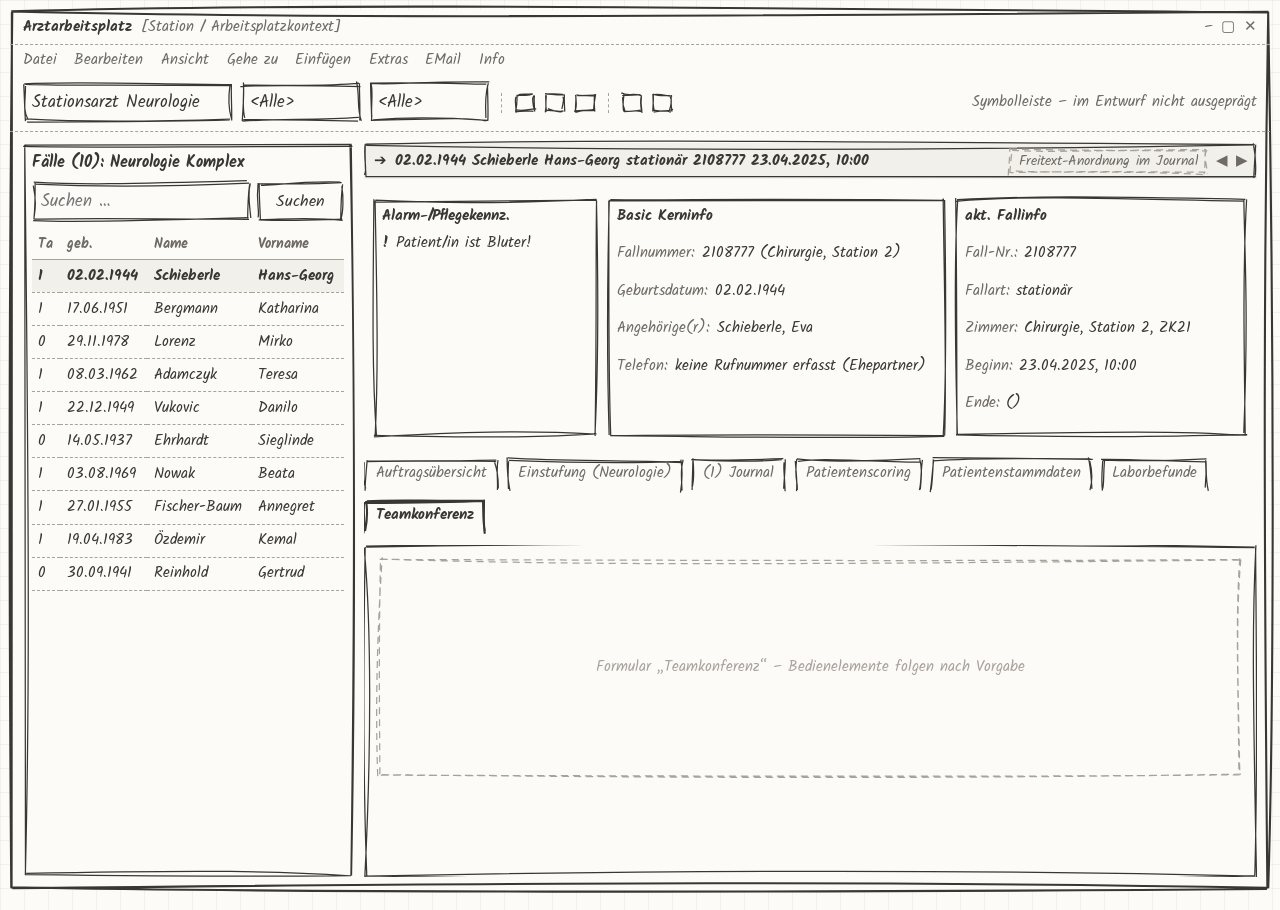
==== index.html @ 463e1997 "Arbeitsplatz-Gerüst mit Objektliste, Kerninfo und Kartenreitern Bildet den Rahmen des Arztarbeitspla" ====
<!DOCTYPE html>
<html lang="de">
<head>
<meta charset="utf-8">
<meta name="viewport" content="width=device-width, initial-scale=1">
<title>Arbeitsplatz – Teamkonferenz (Designentwurf)</title>
<link rel="stylesheet" href="assets/style.css">
</head>
<body class="arbeitsplatz">

<div class="fenster" data-skizze data-skizze-kraeftig>

  <div class="fenster__titel">
    <span class="fenster__titel-text">Arztarbeitsplatz</span>
    <span class="notiz" style="margin:0">[Station / Arbeitsplatzkontext]</span>
    <span class="fenster__knoepfe"><span>–</span><span>▢</span><span>✕</span></span>
  </div>

  <nav class="menueleiste">
    <span>Datei</span><span>Bearbeiten</span><span>Ansicht</span><span>Gehe zu</span>
    <span>Einfügen</span><span>Extras</span><span>EMail</span><span>Info</span>
  </nav>

  <div class="werkzeugleiste">
    <span class="feld__box" data-skizze><input class="eingabe" type="text" value="Stationsarzt Neurologie" aria-label="Arbeitsplatz"></span>
    <span class="feld__box feld__box--schmal" data-skizze><input class="eingabe" type="text" value="&lt;Alle&gt;" aria-label="Filter 1"></span>
    <span class="feld__box feld__box--schmal" data-skizze><input class="eingabe" type="text" value="&lt;Alle&gt;" aria-label="Filter 2"></span>
    <span class="werkzeug-trenner"></span>
    <span class="werkzeug" data-skizze></span>
    <span class="werkzeug" data-skizze></span>
    <span class="werkzeug" data-skizze></span>
    <span class="werkzeug-trenner"></span>
    <span class="werkzeug" data-skizze></span>
    <span class="werkzeug" data-skizze></span>
    <span class="notiz" style="margin:0 0 0 auto">Symbolleiste – im Entwurf nicht ausgeprägt</span>
  </div>

  <div class="arbeitsflaeche">

    <!-- Objektliste ------------------------------------------------ -->
    <div class="spalte">
      <div class="objektliste" data-skizze>
        <div class="objektliste__titel">Fälle (10): Neurologie Komplex</div>
        <div class="objektliste__suche">
          <span class="feld__box" data-skizze><input class="eingabe" type="text" placeholder="Suchen …" aria-label="Fallsuche"></span>
          <button type="button" class="knopf" data-skizze>Suchen</button>
        </div>
        <div class="objektliste__rollflaeche">
          <table class="fallliste">
            <thead>
              <tr><th>Ta</th><th>geb.</th><th>Name</th><th>Vorname</th></tr>
            </thead>
            <tbody id="fallliste-koerper"></tbody>
          </table>
        </div>
      </div>
    </div>

    <!-- Kerninfo + Kartenreiter ------------------------------------ -->
    <div class="spalte">

      <div class="kerninfo-kopf" data-skizze>
        <span>➔</span>
        <span class="kerninfo-kopf__text" id="ki-kopfzeile"></span>
        <span class="kerninfo-kopf__rechts">
          <span class="merker" data-skizze="gestrichelt">Freitext-Anordnung im Journal</span>
          <span>◀</span><span>▶</span>
        </span>
      </div>

      <div class="kerninfo">
        <div class="kerninfo__block" data-skizze>
          <div class="kerninfo__titel">Alarm-/Pflegekennz.</div>
          <div id="ki-kennzeichen"></div>
        </div>
        <div class="kerninfo__block" data-skizze>
          <div class="kerninfo__titel">Basic Kerninfo</div>
          <dl class="kerninfo__zeile"><dt>Fallnummer:</dt><dd id="ki-fallnummer"></dd></dl>
          <dl class="kerninfo__zeile"><dt>Geburtsdatum:</dt><dd id="ki-geburtsdatum"></dd></dl>
          <dl class="kerninfo__zeile"><dt>Angehörige(r):</dt><dd id="ki-angehoerige"></dd></dl>
          <dl class="kerninfo__zeile"><dt>Telefon:</dt><dd id="ki-telefon"></dd></dl>
        </div>
        <div class="kerninfo__block" data-skizze>
          <div class="kerninfo__titel">akt. Fallinfo</div>
          <dl class="kerninfo__zeile"><dt>Fall-Nr.:</dt><dd id="ki-fallnr"></dd></dl>
          <dl class="kerninfo__zeile"><dt>Fallart:</dt><dd id="ki-fallart"></dd></dl>
          <dl class="kerninfo__zeile"><dt>Zimmer:</dt><dd id="ki-zimmer"></dd></dl>
          <dl class="kerninfo__zeile"><dt>Beginn:</dt><dd id="ki-beginn"></dd></dl>
          <dl class="kerninfo__zeile"><dt>Ende:</dt><dd id="ki-ende"></dd></dl>
        </div>
      </div>

      <div class="reiter-leiste reiter-leiste--arbeitsplatz" role="tablist">
        <button class="reiter" role="tab" data-reiter="uebersicht" aria-selected="false" data-skizze="reiter">Auftragsübersicht</button>
        <button class="reiter" role="tab" data-reiter="einstufung" aria-selected="false" data-skizze="reiter">Einstufung (Neurologie)</button>
        <button class="reiter" role="tab" data-reiter="journal" aria-selected="false" data-skizze="reiter">(1) Journal</button>
        <button class="reiter" role="tab" data-reiter="scoring" aria-selected="false" data-skizze="reiter">Patientenscoring</button>
        <button class="reiter" role="tab" data-reiter="stammdaten" aria-selected="false" data-skizze="reiter">Patientenstammdaten</button>
        <button class="reiter" role="tab" data-reiter="labor" aria-selected="false" data-skizze="reiter">Laborbefunde</button>
        <button class="reiter" role="tab" data-reiter="teamkonferenz" aria-selected="true" data-skizze="reiter" data-skizze-kraeftig>Teamkonferenz</button>
      </div>

      <div class="formularflaeche" data-skizze>

        <div data-reiterinhalt="teamkonferenz">
          <div class="platzhalter" data-skizze="gestrichelt">
            Formular „Teamkonferenz“ – Bedienelemente folgen nach Vorgabe
          </div>
        </div>

        <div data-reiterinhalt="uebersicht" hidden>
          <div class="platzhalter" data-skizze="gestrichelt">Auftragsübersicht – im Entwurf nicht ausgeprägt</div>
        </div>
        <div data-reiterinhalt="einstufung" hidden>
          <div class="platzhalter" data-skizze="gestrichelt">Einstufung (Neurologie) – im Entwurf nicht ausgeprägt</div>
        </div>
        <div data-reiterinhalt="journal" hidden>
          <div class="platzhalter" data-skizze="gestrichelt">Journal – im Entwurf nicht ausgeprägt</div>
        </div>
        <div data-reiterinhalt="scoring" hidden>
          <div class="platzhalter" data-skizze="gestrichelt">Patientenscoring – im Entwurf nicht ausgeprägt</div>
        </div>
        <div data-reiterinhalt="stammdaten" hidden>
          <div class="platzhalter" data-skizze="gestrichelt">Patientenstammdaten – im Entwurf nicht ausgeprägt</div>
        </div>
        <div data-reiterinhalt="labor" hidden>
          <div class="platzhalter" data-skizze="gestrichelt">Laborbefunde – im Entwurf nicht ausgeprägt</div>
        </div>

      </div>

    </div>
  </div>
</div>

<script src="assets/vendor/rough.js"></script>
<script src="assets/sketch.js"></script>
<script src="assets/daten.js"></script>
<script src="assets/app.js"></script>
</body>
</html>
---- assets/style.css ----
/* ------------------------------------------------------------------
   Stilmuster "Bleistiftzeichnung" – Designentwurf, keine finale UI.
   Rahmen werden von assets/sketch.js (Rough.js) gezeichnet; das CSS
   liefert nur den Fallback, falls kein JavaScript läuft.
   ------------------------------------------------------------------ */

@font-face {
  font-family: "Kalam";
  font-style: normal;
  font-weight: 400;
  font-display: swap;
  src: url("fonts/kalam-400-latin.woff2") format("woff2");
}
@font-face {
  font-family: "Kalam";
  font-style: normal;
  font-weight: 700;
  font-display: swap;
  src: url("fonts/kalam-700-latin.woff2") format("woff2");
}

:root {
  --graphit:        #3a3733;
  --graphit-mittel: #6f6a63;
  --graphit-hell:   #a9a29a;
  --papier:         #fcfbf8;
  --papier-schatten:#f2f0ea;
  --schrift-hand:   "Kalam", "Comic Sans MS", cursive;
}

* { box-sizing: border-box; }
html { -webkit-text-size-adjust: 100%; }

body {
  margin: 0;
  padding: 0 0 4rem;
  background-color: var(--papier);
  background-image:
    linear-gradient(rgba(58,55,51,.05) 1px, transparent 1px),
    linear-gradient(90deg, rgba(58,55,51,.05) 1px, transparent 1px);
  background-size: 24px 24px, 24px 24px;
  color: var(--graphit);
  font-family: var(--schrift-hand);
  font-size: 17px;
  line-height: 1.5;
}

/* ---------- Skizzen-Ebene ----------------------------------------- */

.skizze-ebene {
  position: absolute;
  top: 0; left: 0;
  overflow: visible;
  pointer-events: none;
  z-index: 0;
}
[data-skizze] { position: relative; }
[data-skizze] > *:not(.skizze-ebene) { position: relative; z-index: 1; }

/* Fallback ohne JavaScript: schlichte Rahmen */
html:not(.hat-skizze) [data-skizze] { border: 1.3px solid var(--graphit); border-radius: 3px; }
html:not(.hat-skizze) [data-skizze="linie"] { border: none; border-bottom: 1.3px solid var(--graphit); }
html:not(.hat-skizze) [data-skizze="kreis"] { border-radius: 50%; }
html:not(.hat-skizze) [data-skizze="gestrichelt"] { border-style: dashed; border-color: var(--graphit-hell); }

/* ---------- Seitengerüst ------------------------------------------ */

.blatt { max-width: 1120px; margin: 0 auto; padding: 1.5rem 1.25rem; }

.entwurfs-hinweis {
  display: inline-block;
  transform: rotate(-1.4deg);
  padding: .4rem 1rem;
  margin-bottom: 1.3rem;
  color: var(--graphit-mittel);
  font-size: 15px;
}

h1, h2, h3 { font-weight: 700; margin: 0 0 .5rem; line-height: 1.3; }
h1 { font-size: 31px; }
h2 { font-size: 23px; margin-top: 2.2rem; }
h3 { font-size: 18px; }

.notiz { color: var(--graphit-mittel); font-size: 15px; margin: .1rem 0 1rem; }
.trennstrich { height: 8px; margin: 1rem 0 1.4rem; }

/* ---------- Kopfleiste & Patientenkontext ------------------------- */

.kopfleiste {
  display: flex; align-items: center; gap: .9rem;
  padding: .6rem .95rem; margin-bottom: .9rem;
  background: var(--papier-schatten);
}
.kopfleiste__titel { font-weight: 700; font-size: 19px; }
.kopfleiste__pfad  { color: var(--graphit-mittel); font-size: 15px; }
.kopfleiste__rechts { margin-left: auto; display: flex; gap: .6rem; align-items: center; }

.patientenbanner {
  display: flex; flex-wrap: wrap; gap: .35rem 1.7rem;
  padding: .65rem .95rem; margin-bottom: 1.2rem;
}
.patientenbanner__name { font-weight: 700; font-size: 19px; width: 100%; }
.patientenbanner dl { display: flex; gap: .4rem; margin: 0; font-size: 15px; }
.patientenbanner dt { color: var(--graphit-mittel); }
.patientenbanner dd { margin: 0; }

/* ---------- Reiter ------------------------------------------------ */

.reiter-leiste { display: flex; gap: .45rem; flex-wrap: wrap; margin-bottom: .9rem; }
.reiter {
  padding: .45rem 1rem;
  background: transparent; color: var(--graphit-mittel);
  font-family: inherit; font-size: 16px; border: none; cursor: pointer;
}
.reiter[aria-selected="true"] { color: var(--graphit); font-weight: 700; }

/* ---------- Formular ---------------------------------------------- */

.feldgruppe { padding: 1rem 1.15rem 1.3rem; margin-bottom: 1.4rem; }
.feldgruppe__titel { font-size: 18px; font-weight: 700; margin-bottom: .85rem; }

.raster { display: grid; gap: .95rem 1.25rem; grid-template-columns: repeat(12, 1fr); }
.sp-3 { grid-column: span 3; }
.sp-4 { grid-column: span 4; }
.sp-6 { grid-column: span 6; }
.sp-8 { grid-column: span 8; }
.sp-12 { grid-column: span 12; }

.feld { display: flex; flex-direction: column; gap: .25rem; }
.feld__beschriftung { font-size: 15px; color: var(--graphit-mittel); }
.feld__beschriftung .pflicht { color: var(--graphit); font-weight: 700; }
.feld__box { display: block; }

.eingabe, .auswahl, .textfeld {
  width: 100%;
  padding: .42rem .6rem;
  background: transparent; border: none; color: var(--graphit);
  font-family: inherit; font-size: 17px;
}
.textfeld { min-height: 5.5rem; resize: vertical; display: block; }
.eingabe:focus, .auswahl:focus, .textfeld:focus { outline: none; }
.feld__box:focus-within { background: var(--papier-schatten); }

.auswahl {
  appearance: none;
  background-image: linear-gradient(45deg, transparent 50%, var(--graphit-mittel) 50%),
                    linear-gradient(135deg, var(--graphit-mittel) 50%, transparent 50%);
  background-position: calc(100% - 17px) 1.08em, calc(100% - 12px) 1.08em;
  background-size: 5px 5px, 5px 5px;
  background-repeat: no-repeat;
  padding-right: 2rem;
}

/* Auswahlkästchen und Optionsfelder */
.wahl-liste { display: flex; flex-wrap: wrap; gap: .55rem 1.5rem; padding-top: .25rem; }
.wahl { display: inline-flex; align-items: center; gap: .5rem; cursor: pointer; font-size: 16px; }
.wahl input { position: absolute; opacity: 0; pointer-events: none; }

.wahl__kasten { display: inline-block; width: 20px; height: 20px; flex: 0 0 20px; }
.wahl__haken {
  position: absolute; inset: 0;
  display: flex; align-items: center; justify-content: center;
  font-size: 19px; font-weight: 700; line-height: 1;
  opacity: 0; transform: rotate(-8deg) scale(.6);
  transition: opacity .12s, transform .12s;
  z-index: 2;
}
.wahl input:checked ~ .wahl__kasten .wahl__haken { opacity: 1; transform: rotate(-8deg) scale(1); }
.wahl--rund .wahl__haken { font-size: 26px; transform: scale(.5); }
.wahl--rund input:checked ~ .wahl__kasten .wahl__haken { transform: scale(1); }

/* ---------- Schaltflächen ----------------------------------------- */

.knopf {
  padding: .45rem 1.2rem;
  background: transparent; color: var(--graphit);
  font-family: inherit; font-size: 16px; border: none; cursor: pointer;
}
.knopf:hover { background: var(--papier-schatten); }
.knopf:active { transform: translateY(1px); }
.knopf--haupt { font-weight: 700; }
.knopf--still { color: var(--graphit-mittel); }
.knopf-zeile { display: flex; gap: .65rem; flex-wrap: wrap; align-items: center; margin-top: 1.25rem; }
.knopf-zeile__rechts { margin-left: auto; }

/* ---------- Tabelle ----------------------------------------------- */

.tabelle-huelle { padding: .35rem; }
table.liste { width: 100%; border-collapse: collapse; font-size: 16px; }
table.liste th, table.liste td { padding: .48rem .7rem; text-align: left; }
table.liste th { font-weight: 700; color: var(--graphit-mittel); font-size: 15px; }
table.liste thead tr { border-bottom: 1.4px solid var(--graphit-hell); }
table.liste tbody tr { border-bottom: 1.1px dashed var(--graphit-hell); }
table.liste tbody tr:last-child { border-bottom: none; }
table.liste tbody tr:hover { background: var(--papier-schatten); }

/* ---------- Kleinteile -------------------------------------------- */

.merker { display: inline-block; padding: .18rem .6rem; font-size: 14px; color: var(--graphit-mittel); }
.platzhalter {
  display: flex; align-items: center; justify-content: center;
  min-height: 92px; padding: .9rem;
  color: var(--graphit-hell); font-size: 15px; text-align: center;
}
.hinweis-kasten { padding: .75rem .95rem; font-size: 15px; color: var(--graphit-mittel); }

@media (max-width: 760px) {
  .sp-3, .sp-4, .sp-6, .sp-8 { grid-column: span 12; }
  body { font-size: 16px; }
  .kopfleiste { flex-wrap: wrap; }
}
@media (prefers-reduced-motion: reduce) { * { transition: none !important; } }

/* ==================================================================
   Arbeitsplatz-Gerüst (Fenster, Objektliste, Kerninfo, Kartenreiter)
   ================================================================== */

body.arbeitsplatz { padding: 0; height: 100vh; overflow: hidden; }

.fenster {
  display: flex; flex-direction: column;
  height: 100vh;
  margin: 10px;
  height: calc(100vh - 20px);
  background: var(--papier);
}

.fenster__titel {
  display: flex; align-items: center; gap: .6rem;
  padding: .35rem .8rem;
  font-size: 15px;
  border-bottom: 1.2px dashed var(--graphit-hell);
}
.fenster__titel-text { font-weight: 700; }
.fenster__knoepfe { margin-left: auto; display: flex; gap: .55rem; color: var(--graphit-mittel); }

.menueleiste {
  display: flex; gap: 1.1rem;
  padding: .3rem .8rem;
  font-size: 15px; color: var(--graphit-mittel);
}
.menueleiste span { cursor: default; }
.menueleiste span:hover { color: var(--graphit); }

.werkzeugleiste {
  display: flex; align-items: center; gap: .5rem;
  padding: .35rem .8rem .5rem;
  border-bottom: 1.2px dashed var(--graphit-hell);
}
.werkzeug { width: 22px; height: 20px; display: inline-block; }
.werkzeug-trenner { width: 1px; height: 20px; border-left: 1.2px dashed var(--graphit-hell); margin: 0 .25rem; }
.werkzeugleiste .feld__box { width: 210px; }
.werkzeugleiste .feld__box--schmal { width: 120px; }

/* ---------- Arbeitsfläche ----------------------------------------- */

.arbeitsflaeche {
  flex: 1;
  display: grid;
  grid-template-columns: 330px 1fr;
  gap: .7rem;
  padding: .7rem .8rem .8rem;
  min-height: 0;
}

.spalte { display: flex; flex-direction: column; min-height: 0; min-width: 0; gap: .6rem; }

/* ---------- Objektliste ------------------------------------------- */

.objektliste { flex: 1; display: flex; flex-direction: column; min-height: 0; padding: .5rem .55rem; }
.objektliste__titel { font-weight: 700; font-size: 16px; margin-bottom: .4rem; }
.objektliste__suche { display: flex; align-items: center; gap: .4rem; margin-bottom: .5rem; }
.objektliste__suche .feld__box { flex: 1; }
.objektliste__rollflaeche { flex: 1; overflow: auto; min-height: 0; }

table.fallliste { width: 100%; border-collapse: collapse; font-size: 15px; }
table.fallliste th {
  position: sticky; top: 0;
  background: var(--papier);
  text-align: left; font-weight: 700; font-size: 14px; color: var(--graphit-mittel);
  padding: .25rem .4rem;
  border-bottom: 1.3px solid var(--graphit-hell);
}
table.fallliste td { padding: .3rem .4rem; border-bottom: 1.1px dashed var(--graphit-hell); }
table.fallliste tbody tr { cursor: pointer; }
table.fallliste tbody tr:hover { background: var(--papier-schatten); }
table.fallliste tbody tr[aria-selected="true"] { background: var(--papier-schatten); font-weight: 700; }
table.fallliste tbody tr[aria-selected="true"] td:first-child { position: relative; }

/* ---------- Kerninfo ---------------------------------------------- */

.kerninfo-kopf {
  display: flex; align-items: center; gap: .5rem;
  padding: .3rem .6rem;
  font-size: 15px;
  background: var(--papier-schatten);
}
.kerninfo-kopf__text { font-weight: 700; }
.kerninfo-kopf__rechts { margin-left: auto; display: flex; align-items: center; gap: .5rem; color: var(--graphit-mittel); }

.kerninfo {
  display: grid;
  grid-template-columns: 1fr 1.5fr 1.3fr;
  gap: .6rem;
  padding: .55rem;
}
.kerninfo__block { padding: .45rem .6rem; min-height: 96px; }
.kerninfo__titel { font-weight: 700; font-size: 15px; margin-bottom: .3rem; }
.kerninfo__zeile { font-size: 15px; display: flex; gap: .4rem; }
.kerninfo__zeile dt { color: var(--graphit-mittel); margin: 0; }
.kerninfo__zeile dd { margin: 0; }
.kerninfo__warnung { color: var(--graphit); font-size: 15px; display: flex; gap: .4rem; }
.kerninfo__warnung::before { content: "!"; font-weight: 700; }

/* ---------- Formularfläche ---------------------------------------- */

.formularflaeche { flex: 1; min-height: 0; overflow: auto; padding: .8rem .9rem 1rem; }
.formularflaeche .platzhalter { min-height: 220px; }

.reiter-leiste--arbeitsplatz { margin-bottom: 0; overflow-x: auto; padding-bottom: 2px; }
.reiter-leiste--arbeitsplatz .reiter { white-space: nowrap; font-size: 15px; padding: .35rem .75rem; }

@media (max-width: 1100px) {
  .arbeitsflaeche { grid-template-columns: 1fr; }
  .objektliste { max-height: 220px; }
  .kerninfo { grid-template-columns: 1fr; }
}
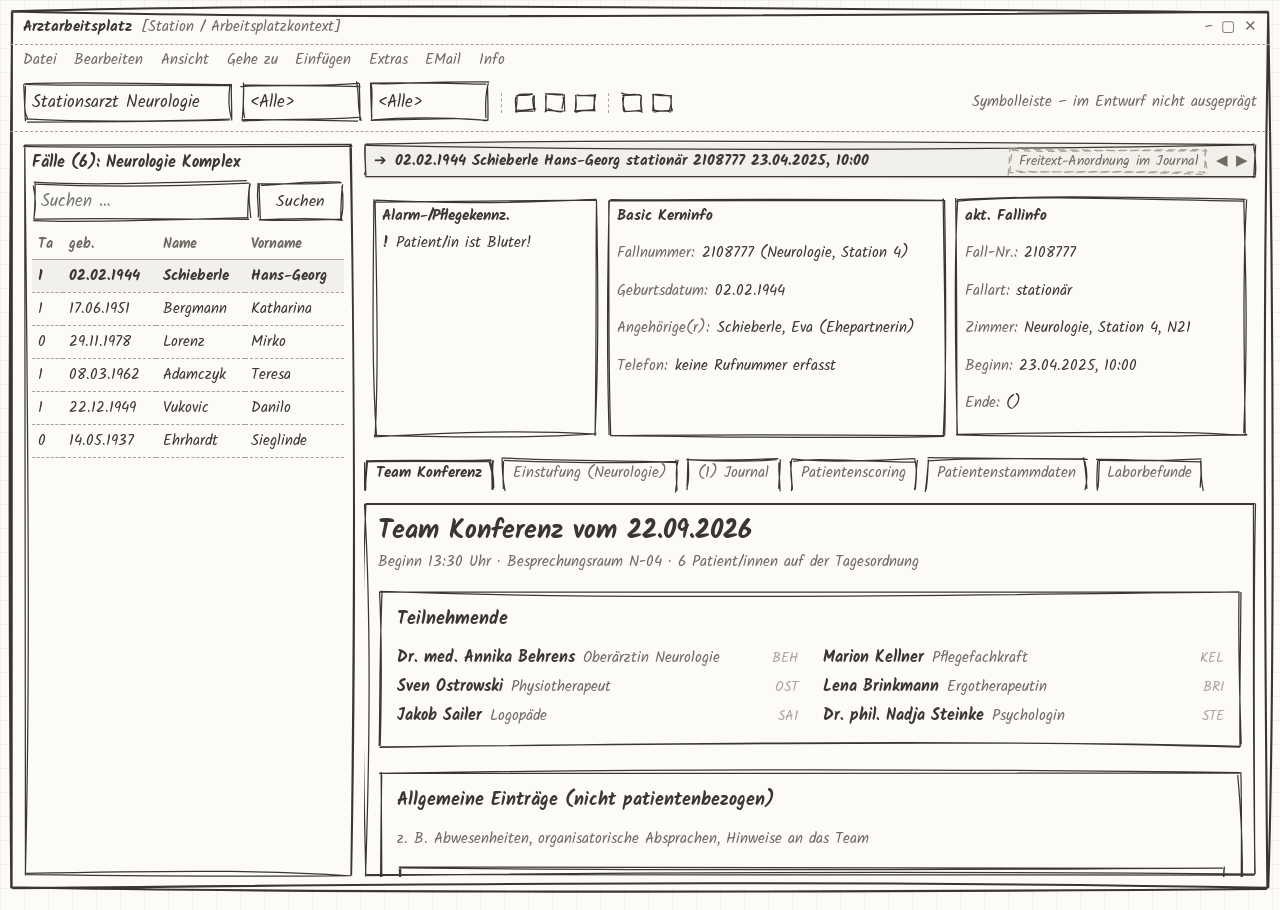
==== commit 34b971ab: "Formular "Team Konferenz" im Kartenreiter umgesetzt Der erste Kartenreiter heißt jetzt "Team Konfere" ====
--- a/index.html
+++ b/index.html
@@ -40,7 +40,7 @@
     <!-- Objektliste ------------------------------------------------ -->
     <div class="spalte">
       <div class="objektliste" data-skizze>
-        <div class="objektliste__titel">Fälle (10): Neurologie Komplex</div>
+        <div class="objektliste__titel" id="objektliste-titel">Fälle: Neurologie Komplex</div>
         <div class="objektliste__suche">
           <span class="feld__box" data-skizze><input class="eingabe" type="text" placeholder="Suchen …" aria-label="Fallsuche"></span>
           <button type="button" class="knopf" data-skizze>Suchen</button>
@@ -91,26 +91,18 @@
       </div>
 
       <div class="reiter-leiste reiter-leiste--arbeitsplatz" role="tablist">
-        <button class="reiter" role="tab" data-reiter="uebersicht" aria-selected="false" data-skizze="reiter">Auftragsübersicht</button>
+        <button class="reiter" role="tab" data-reiter="teamkonferenz" aria-selected="true" data-skizze="reiter" data-skizze-kraeftig>Team Konferenz</button>
         <button class="reiter" role="tab" data-reiter="einstufung" aria-selected="false" data-skizze="reiter">Einstufung (Neurologie)</button>
         <button class="reiter" role="tab" data-reiter="journal" aria-selected="false" data-skizze="reiter">(1) Journal</button>
         <button class="reiter" role="tab" data-reiter="scoring" aria-selected="false" data-skizze="reiter">Patientenscoring</button>
         <button class="reiter" role="tab" data-reiter="stammdaten" aria-selected="false" data-skizze="reiter">Patientenstammdaten</button>
         <button class="reiter" role="tab" data-reiter="labor" aria-selected="false" data-skizze="reiter">Laborbefunde</button>
-        <button class="reiter" role="tab" data-reiter="teamkonferenz" aria-selected="true" data-skizze="reiter" data-skizze-kraeftig>Teamkonferenz</button>
       </div>
 
       <div class="formularflaeche" data-skizze>
 
-        <div data-reiterinhalt="teamkonferenz">
-          <div class="platzhalter" data-skizze="gestrichelt">
-            Formular „Teamkonferenz“ – Bedienelemente folgen nach Vorgabe
-          </div>
-        </div>
+        <div data-reiterinhalt="teamkonferenz"></div>
 
-        <div data-reiterinhalt="uebersicht" hidden>
-          <div class="platzhalter" data-skizze="gestrichelt">Auftragsübersicht – im Entwurf nicht ausgeprägt</div>
-        </div>
         <div data-reiterinhalt="einstufung" hidden>
           <div class="platzhalter" data-skizze="gestrichelt">Einstufung (Neurologie) – im Entwurf nicht ausgeprägt</div>
         </div>
@@ -137,5 +129,6 @@
 <script src="assets/sketch.js"></script>
 <script src="assets/daten.js"></script>
 <script src="assets/app.js"></script>
+<script src="assets/formular.js"></script>
 </body>
 </html>
--- a/assets/style.css
+++ b/assets/style.css
@@ -325,3 +325,67 @@
   .objektliste { max-height: 220px; }
   .kerninfo { grid-template-columns: 1fr; }
 }
+
+/* ==================================================================
+   Kartenreiter "Team Konferenz"
+   ================================================================== */
+
+.konferenz__titel { font-size: 26px; margin-bottom: .15rem; }
+
+/* ---------- Teilnehmende ------------------------------------------ */
+
+.teilnehmer {
+  list-style: none; margin: 0; padding: 0;
+  display: grid; grid-template-columns: repeat(2, 1fr); gap: .3rem 1.6rem;
+}
+.teilnehmer__eintrag { display: flex; align-items: baseline; gap: .5rem; font-size: 16px; }
+.teilnehmer__name { font-weight: 700; }
+.teilnehmer__rolle { color: var(--graphit-mittel); font-size: 15px; }
+.teilnehmer__kuerzel { margin-left: auto; color: var(--graphit-hell); font-size: 14px; }
+
+/* ---------- Patientenabschnitte (Akkordeon) ----------------------- */
+
+.patientenliste { display: flex; flex-direction: column; gap: .65rem; margin-top: 1.6rem; }
+.patient { display: block; }
+
+.patient__kopf {
+  width: 100%;
+  display: flex; align-items: baseline; gap: .7rem;
+  padding: .55rem .8rem;
+  background: transparent; border: none;
+  font-family: inherit; font-size: 17px; color: var(--graphit);
+  text-align: left; cursor: pointer;
+}
+.patient__kopf:hover { background: var(--papier-schatten); }
+.patient__kopf[aria-expanded="true"] { background: var(--papier-schatten); }
+.patient__pfeil { width: 1em; }
+.patient__name { font-weight: 700; font-size: 18px; }
+.patient__meta { color: var(--graphit-mittel); font-size: 15px; }
+.patient__stand { margin-left: auto; white-space: nowrap; }
+
+.patient__inhalt { padding: .7rem 0 .3rem; }
+.patient__inhalt[hidden] { display: none; }
+
+/* ---------- Themen-Tabelle ---------------------------------------- */
+
+table.themen { width: 100%; border-collapse: collapse; table-layout: fixed; font-size: 16px; }
+table.themen th {
+  text-align: left; font-weight: 700; font-size: 15px; color: var(--graphit-mittel);
+  padding: .4rem .7rem; border-bottom: 1.4px solid var(--graphit-hell);
+}
+table.themen th:nth-child(1), table.themen td:nth-child(1) { width: 15%; }
+table.themen th:nth-child(2), table.themen td:nth-child(2) { width: 47%; }
+table.themen th:nth-child(3), table.themen td:nth-child(3) { width: 38%; }
+table.themen td { padding: .6rem .7rem; vertical-align: top; border-bottom: 1.1px dashed var(--graphit-hell); }
+table.themen tbody tr:last-child td { border-bottom: none; }
+
+.themen__bezeichnung { font-weight: 700; }
+.themen__journal .notiz { margin: 0; }
+
+.journal-eintrag { margin-bottom: .6rem; }
+.journal-eintrag:last-child { margin-bottom: 0; }
+.journal-eintrag__kopf { display: flex; gap: .55rem; font-size: 14px; color: var(--graphit-mittel); }
+.journal-eintrag__kuerzel { letter-spacing: .04em; }
+.journal-eintrag__text { font-size: 16px; }
+
+.textfeld--entscheidung { min-height: 4.6rem; font-size: 16px; }
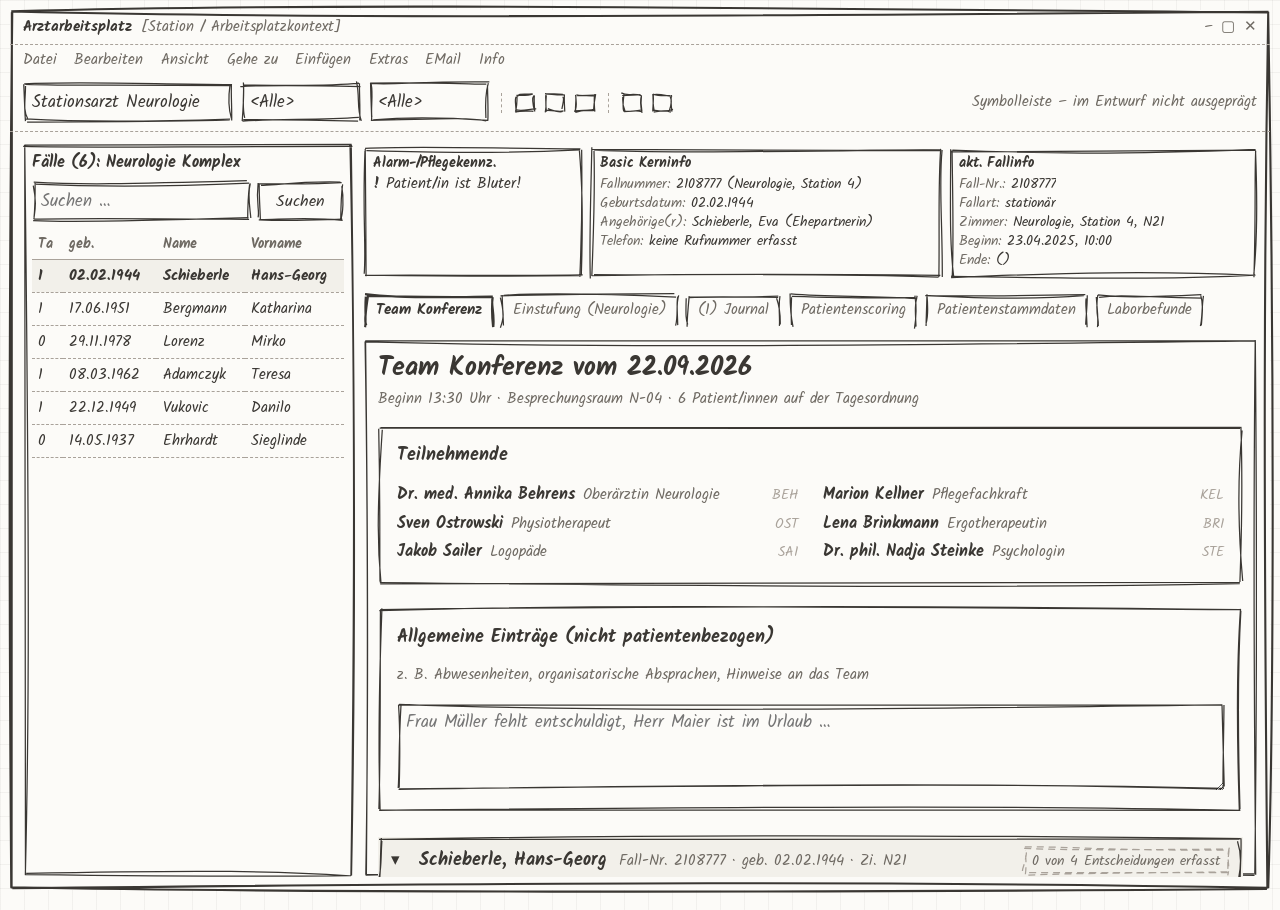
==== commit 0484cf8c: "Kerninfo kompakter, Patientenzeile entfernt Die Zeile mit den Patientenangaben über der Kerninfo ent" ====
--- a/index.html
+++ b/index.html
@@ -59,15 +59,6 @@
     <!-- Kerninfo + Kartenreiter ------------------------------------ -->
     <div class="spalte">
 
-      <div class="kerninfo-kopf" data-skizze>
-        <span>➔</span>
-        <span class="kerninfo-kopf__text" id="ki-kopfzeile"></span>
-        <span class="kerninfo-kopf__rechts">
-          <span class="merker" data-skizze="gestrichelt">Freitext-Anordnung im Journal</span>
-          <span>◀</span><span>▶</span>
-        </span>
-      </div>
-
       <div class="kerninfo">
         <div class="kerninfo__block" data-skizze>
           <div class="kerninfo__titel">Alarm-/Pflegekennz.</div>
@@ -75,18 +66,22 @@
         </div>
         <div class="kerninfo__block" data-skizze>
           <div class="kerninfo__titel">Basic Kerninfo</div>
+          <div class="kerninfo__felder">
           <dl class="kerninfo__zeile"><dt>Fallnummer:</dt><dd id="ki-fallnummer"></dd></dl>
           <dl class="kerninfo__zeile"><dt>Geburtsdatum:</dt><dd id="ki-geburtsdatum"></dd></dl>
           <dl class="kerninfo__zeile"><dt>Angehörige(r):</dt><dd id="ki-angehoerige"></dd></dl>
           <dl class="kerninfo__zeile"><dt>Telefon:</dt><dd id="ki-telefon"></dd></dl>
+          </div>
         </div>
         <div class="kerninfo__block" data-skizze>
           <div class="kerninfo__titel">akt. Fallinfo</div>
+          <div class="kerninfo__felder">
           <dl class="kerninfo__zeile"><dt>Fall-Nr.:</dt><dd id="ki-fallnr"></dd></dl>
           <dl class="kerninfo__zeile"><dt>Fallart:</dt><dd id="ki-fallart"></dd></dl>
           <dl class="kerninfo__zeile"><dt>Zimmer:</dt><dd id="ki-zimmer"></dd></dl>
           <dl class="kerninfo__zeile"><dt>Beginn:</dt><dd id="ki-beginn"></dd></dl>
           <dl class="kerninfo__zeile"><dt>Ende:</dt><dd id="ki-ende"></dd></dl>
+          </div>
         </div>
       </div>
 
--- a/assets/style.css
+++ b/assets/style.css
@@ -300,13 +300,18 @@
 
 .kerninfo {
   display: grid;
-  grid-template-columns: 1fr 1.5fr 1.3fr;
-  gap: .6rem;
-  padding: .55rem;
-}
-.kerninfo__block { padding: .45rem .6rem; min-height: 96px; }
-.kerninfo__titel { font-weight: 700; font-size: 15px; margin-bottom: .3rem; }
-.kerninfo__zeile { font-size: 15px; display: flex; gap: .4rem; }
+  grid-template-columns: 1fr 1.6fr 1.4fr;
+  gap: .5rem;
+  padding: .3rem 0;
+}
+.kerninfo__block { padding: .3rem .55rem .5rem; min-height: 0; }
+.kerninfo__titel { font-weight: 700; font-size: 14px; margin-bottom: .1rem; }
+
+/* enge Zeilen, damit die Kerninfo flach bleibt */
+.kerninfo__felder { display: block; }
+.kerninfo__zeile { font-size: 14px; line-height: 1.35; display: flex; gap: .35rem; margin: 0; }
+.kerninfo__zeile dd { white-space: nowrap; overflow: hidden; text-overflow: ellipsis; }
+.kerninfo__warnung { font-size: 14px; line-height: 1.3; }
 .kerninfo__zeile dt { color: var(--graphit-mittel); margin: 0; }
 .kerninfo__zeile dd { margin: 0; }
 .kerninfo__warnung { color: var(--graphit); font-size: 15px; display: flex; gap: .4rem; }
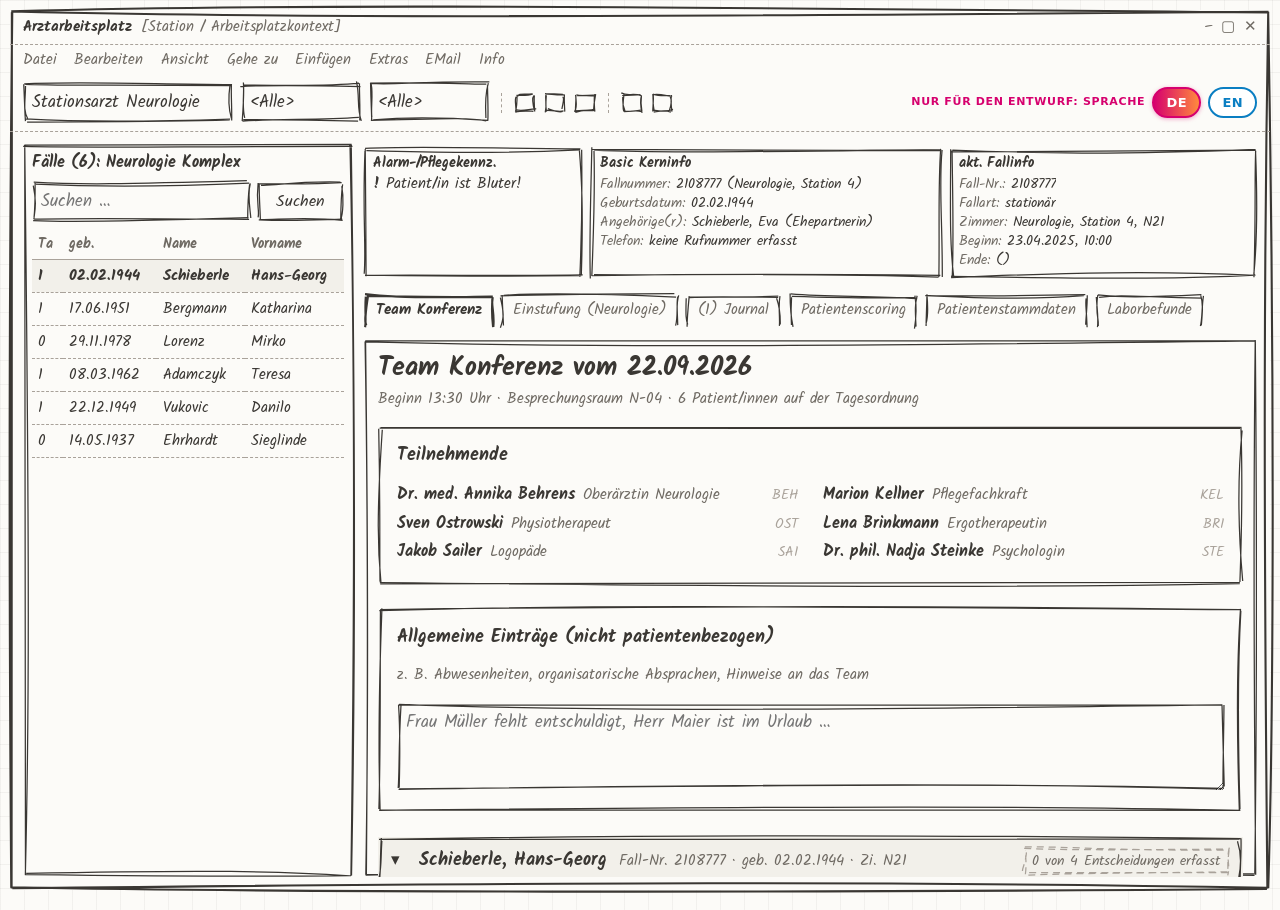
==== commit 6c5972c6: "Zweisprachigkeit Deutsch / Englisch mit Sprachumschalter Alle Oberflächentexte und die Testdaten (Ro" ====
--- a/index.html
+++ b/index.html
@@ -3,7 +3,7 @@
 <head>
 <meta charset="utf-8">
 <meta name="viewport" content="width=device-width, initial-scale=1">
-<title>Arbeitsplatz – Teamkonferenz (Designentwurf)</title>
+<title>Arbeitsplatz – Team Konferenz (Designentwurf)</title>
 <link rel="stylesheet" href="assets/style.css">
 </head>
 <body class="arbeitsplatz">
@@ -11,20 +11,20 @@
 <div class="fenster" data-skizze data-skizze-kraeftig>
 
   <div class="fenster__titel">
-    <span class="fenster__titel-text">Arztarbeitsplatz</span>
-    <span class="notiz" style="margin:0">[Station / Arbeitsplatzkontext]</span>
+    <span class="fenster__titel-text" data-i18n="fenster.titel">Arztarbeitsplatz</span>
+    <span class="notiz" style="margin:0" data-i18n="fenster.kontext">[Station / Arbeitsplatzkontext]</span>
     <span class="fenster__knoepfe"><span>–</span><span>▢</span><span>✕</span></span>
   </div>
 
   <nav class="menueleiste">
-    <span>Datei</span><span>Bearbeiten</span><span>Ansicht</span><span>Gehe zu</span>
-    <span>Einfügen</span><span>Extras</span><span>EMail</span><span>Info</span>
+    <span data-i18n="menue.datei">Datei</span><span data-i18n="menue.bearbeiten">Bearbeiten</span><span data-i18n="menue.ansicht">Ansicht</span><span data-i18n="menue.geheZu">Gehe zu</span>
+    <span data-i18n="menue.einfuegen">Einfügen</span><span data-i18n="menue.extras">Extras</span><span data-i18n="menue.email">EMail</span><span data-i18n="menue.info">Info</span>
   </nav>
 
   <div class="werkzeugleiste">
-    <span class="feld__box" data-skizze><input class="eingabe" type="text" value="Stationsarzt Neurologie" aria-label="Arbeitsplatz"></span>
-    <span class="feld__box feld__box--schmal" data-skizze><input class="eingabe" type="text" value="&lt;Alle&gt;" aria-label="Filter 1"></span>
-    <span class="feld__box feld__box--schmal" data-skizze><input class="eingabe" type="text" value="&lt;Alle&gt;" aria-label="Filter 2"></span>
+    <span class="feld__box" data-skizze><input class="eingabe" type="text" data-i18n-wert="werkzeug.arbeitsplatz" aria-label="Arbeitsplatz"></span>
+    <span class="feld__box feld__box--schmal" data-skizze><input class="eingabe" type="text" data-i18n-wert="werkzeug.filter" aria-label="Filter 1"></span>
+    <span class="feld__box feld__box--schmal" data-skizze><input class="eingabe" type="text" data-i18n-wert="werkzeug.filter" aria-label="Filter 2"></span>
     <span class="werkzeug-trenner"></span>
     <span class="werkzeug" data-skizze></span>
     <span class="werkzeug" data-skizze></span>
@@ -32,7 +32,11 @@
     <span class="werkzeug-trenner"></span>
     <span class="werkzeug" data-skizze></span>
     <span class="werkzeug" data-skizze></span>
-    <span class="notiz" style="margin:0 0 0 auto">Symbolleiste – im Entwurf nicht ausgeprägt</span>
+    <div class="sprachwahl">
+      <span class="sprachwahl__hinweis" data-i18n="sprache.hinweis">Nur für den Entwurf: Sprache</span>
+      <button type="button" class="sprachwahl__knopf" data-sprache="de" aria-pressed="true">DE</button>
+      <button type="button" class="sprachwahl__knopf" data-sprache="en" aria-pressed="false">EN</button>
+    </div>
   </div>
 
   <div class="arbeitsflaeche">
@@ -42,13 +46,13 @@
       <div class="objektliste" data-skizze>
         <div class="objektliste__titel" id="objektliste-titel">Fälle: Neurologie Komplex</div>
         <div class="objektliste__suche">
-          <span class="feld__box" data-skizze><input class="eingabe" type="text" placeholder="Suchen …" aria-label="Fallsuche"></span>
-          <button type="button" class="knopf" data-skizze>Suchen</button>
+          <span class="feld__box" data-skizze><input class="eingabe" type="text" data-i18n-platzhalter="liste.suche" aria-label="Fallsuche"></span>
+          <button type="button" class="knopf" data-skizze data-i18n="liste.suchknopf">Suchen</button>
         </div>
         <div class="objektliste__rollflaeche">
           <table class="fallliste">
             <thead>
-              <tr><th>Ta</th><th>geb.</th><th>Name</th><th>Vorname</th></tr>
+              <tr><th data-i18n="liste.spalte.ta">Ta</th><th data-i18n="liste.spalte.geb">geb.</th><th data-i18n="liste.spalte.name">Name</th><th data-i18n="liste.spalte.vorname">Vorname</th></tr>
             </thead>
             <tbody id="fallliste-koerper"></tbody>
           </table>
@@ -61,37 +65,37 @@
 
       <div class="kerninfo">
         <div class="kerninfo__block" data-skizze>
-          <div class="kerninfo__titel">Alarm-/Pflegekennz.</div>
+          <div class="kerninfo__titel" data-i18n="kerninfo.alarm">Alarm-/Pflegekennz.</div>
           <div id="ki-kennzeichen"></div>
         </div>
         <div class="kerninfo__block" data-skizze>
-          <div class="kerninfo__titel">Basic Kerninfo</div>
+          <div class="kerninfo__titel" data-i18n="kerninfo.basic">Basic Kerninfo</div>
           <div class="kerninfo__felder">
-          <dl class="kerninfo__zeile"><dt>Fallnummer:</dt><dd id="ki-fallnummer"></dd></dl>
-          <dl class="kerninfo__zeile"><dt>Geburtsdatum:</dt><dd id="ki-geburtsdatum"></dd></dl>
-          <dl class="kerninfo__zeile"><dt>Angehörige(r):</dt><dd id="ki-angehoerige"></dd></dl>
-          <dl class="kerninfo__zeile"><dt>Telefon:</dt><dd id="ki-telefon"></dd></dl>
+          <dl class="kerninfo__zeile"><dt data-i18n="kerninfo.fallnummer">Fallnummer:</dt><dd id="ki-fallnummer"></dd></dl>
+          <dl class="kerninfo__zeile"><dt data-i18n="kerninfo.geburtsdatum">Geburtsdatum:</dt><dd id="ki-geburtsdatum"></dd></dl>
+          <dl class="kerninfo__zeile"><dt data-i18n="kerninfo.angehoerige">Angehörige(r):</dt><dd id="ki-angehoerige"></dd></dl>
+          <dl class="kerninfo__zeile"><dt data-i18n="kerninfo.telefon">Telefon:</dt><dd id="ki-telefon"></dd></dl>
           </div>
         </div>
         <div class="kerninfo__block" data-skizze>
-          <div class="kerninfo__titel">akt. Fallinfo</div>
+          <div class="kerninfo__titel" data-i18n="kerninfo.fallinfo">akt. Fallinfo</div>
           <div class="kerninfo__felder">
-          <dl class="kerninfo__zeile"><dt>Fall-Nr.:</dt><dd id="ki-fallnr"></dd></dl>
-          <dl class="kerninfo__zeile"><dt>Fallart:</dt><dd id="ki-fallart"></dd></dl>
-          <dl class="kerninfo__zeile"><dt>Zimmer:</dt><dd id="ki-zimmer"></dd></dl>
-          <dl class="kerninfo__zeile"><dt>Beginn:</dt><dd id="ki-beginn"></dd></dl>
-          <dl class="kerninfo__zeile"><dt>Ende:</dt><dd id="ki-ende"></dd></dl>
+          <dl class="kerninfo__zeile"><dt data-i18n="kerninfo.fallnr">Fall-Nr.:</dt><dd id="ki-fallnr"></dd></dl>
+          <dl class="kerninfo__zeile"><dt data-i18n="kerninfo.fallart">Fallart:</dt><dd id="ki-fallart"></dd></dl>
+          <dl class="kerninfo__zeile"><dt data-i18n="kerninfo.zimmer">Zimmer:</dt><dd id="ki-zimmer"></dd></dl>
+          <dl class="kerninfo__zeile"><dt data-i18n="kerninfo.beginn">Beginn:</dt><dd id="ki-beginn"></dd></dl>
+          <dl class="kerninfo__zeile"><dt data-i18n="kerninfo.ende">Ende:</dt><dd id="ki-ende"></dd></dl>
           </div>
         </div>
       </div>
 
       <div class="reiter-leiste reiter-leiste--arbeitsplatz" role="tablist">
-        <button class="reiter" role="tab" data-reiter="teamkonferenz" aria-selected="true" data-skizze="reiter" data-skizze-kraeftig>Team Konferenz</button>
-        <button class="reiter" role="tab" data-reiter="einstufung" aria-selected="false" data-skizze="reiter">Einstufung (Neurologie)</button>
-        <button class="reiter" role="tab" data-reiter="journal" aria-selected="false" data-skizze="reiter">(1) Journal</button>
-        <button class="reiter" role="tab" data-reiter="scoring" aria-selected="false" data-skizze="reiter">Patientenscoring</button>
-        <button class="reiter" role="tab" data-reiter="stammdaten" aria-selected="false" data-skizze="reiter">Patientenstammdaten</button>
-        <button class="reiter" role="tab" data-reiter="labor" aria-selected="false" data-skizze="reiter">Laborbefunde</button>
+        <button class="reiter" role="tab" data-reiter="teamkonferenz" data-i18n="reiter.teamkonferenz" aria-selected="true" data-skizze="reiter" data-skizze-kraeftig>Team Konferenz</button>
+        <button class="reiter" role="tab" data-reiter="einstufung" data-i18n="reiter.einstufung" aria-selected="false" data-skizze="reiter">Einstufung (Neurologie)</button>
+        <button class="reiter" role="tab" data-reiter="journal" data-i18n="reiter.journal" aria-selected="false" data-skizze="reiter">(1) Journal</button>
+        <button class="reiter" role="tab" data-reiter="scoring" data-i18n="reiter.scoring" aria-selected="false" data-skizze="reiter">Patientenscoring</button>
+        <button class="reiter" role="tab" data-reiter="stammdaten" data-i18n="reiter.stammdaten" aria-selected="false" data-skizze="reiter">Patientenstammdaten</button>
+        <button class="reiter" role="tab" data-reiter="labor" data-i18n="reiter.labor" aria-selected="false" data-skizze="reiter">Laborbefunde</button>
       </div>
 
       <div class="formularflaeche" data-skizze>
@@ -99,19 +103,19 @@
         <div data-reiterinhalt="teamkonferenz"></div>
 
         <div data-reiterinhalt="einstufung" hidden>
-          <div class="platzhalter" data-skizze="gestrichelt">Einstufung (Neurologie) – im Entwurf nicht ausgeprägt</div>
+          <div class="platzhalter" data-skizze="gestrichelt" data-platzhalter-reiter="reiter.einstufung"></div>
         </div>
         <div data-reiterinhalt="journal" hidden>
-          <div class="platzhalter" data-skizze="gestrichelt">Journal – im Entwurf nicht ausgeprägt</div>
+          <div class="platzhalter" data-skizze="gestrichelt" data-platzhalter-reiter="reiter.journal"></div>
         </div>
         <div data-reiterinhalt="scoring" hidden>
-          <div class="platzhalter" data-skizze="gestrichelt">Patientenscoring – im Entwurf nicht ausgeprägt</div>
+          <div class="platzhalter" data-skizze="gestrichelt" data-platzhalter-reiter="reiter.scoring"></div>
         </div>
         <div data-reiterinhalt="stammdaten" hidden>
-          <div class="platzhalter" data-skizze="gestrichelt">Patientenstammdaten – im Entwurf nicht ausgeprägt</div>
+          <div class="platzhalter" data-skizze="gestrichelt" data-platzhalter-reiter="reiter.stammdaten"></div>
         </div>
         <div data-reiterinhalt="labor" hidden>
-          <div class="platzhalter" data-skizze="gestrichelt">Laborbefunde – im Entwurf nicht ausgeprägt</div>
+          <div class="platzhalter" data-skizze="gestrichelt" data-platzhalter-reiter="reiter.labor"></div>
         </div>
 
       </div>
@@ -120,6 +124,7 @@
   </div>
 </div>
 
+<script src="assets/i18n.js"></script>
 <script src="assets/vendor/rough.js"></script>
 <script src="assets/sketch.js"></script>
 <script src="assets/daten.js"></script>
--- a/assets/style.css
+++ b/assets/style.css
@@ -394,3 +394,42 @@
 .journal-eintrag__text { font-size: 16px; }
 
 .textfeld--entscheidung { min-height: 4.6rem; font-size: 16px; }
+
+/* ==================================================================
+   Sprachumschalter – bewusst bunt: gehört nicht zum Designentwurf
+   ================================================================== */
+
+.sprachwahl {
+  margin-left: auto;
+  display: flex; align-items: center; gap: .45rem;
+  font-family: system-ui, -apple-system, "Segoe UI", sans-serif;
+}
+
+.sprachwahl__hinweis {
+  font-size: 11px; font-weight: 600; letter-spacing: .06em; text-transform: uppercase;
+  color: #d6006e;
+}
+
+.sprachwahl__knopf {
+  font: inherit; font-size: 13px; font-weight: 700; letter-spacing: .04em;
+  padding: .22rem .75rem;
+  border: 2px solid #0a7ec2;
+  border-radius: 999px;
+  background: #ffffff;
+  color: #0a7ec2;
+  cursor: pointer;
+  transition: transform .08s, box-shadow .12s;
+}
+.sprachwahl__knopf:hover { box-shadow: 0 0 0 3px rgba(10,126,194,.18); }
+.sprachwahl__knopf:active { transform: translateY(1px); }
+.sprachwahl__knopf[aria-pressed="true"] {
+  border-color: #d6006e;
+  background: linear-gradient(90deg, #d6006e, #ff8a3d);
+  color: #ffffff;
+  box-shadow: 0 1px 4px rgba(214,0,110,.35);
+}
+.sprachwahl__knopf:focus-visible { outline: 3px solid #ffc107; outline-offset: 2px; }
+
+@media (max-width: 760px) {
+  .sprachwahl__hinweis { display: none; }
+}
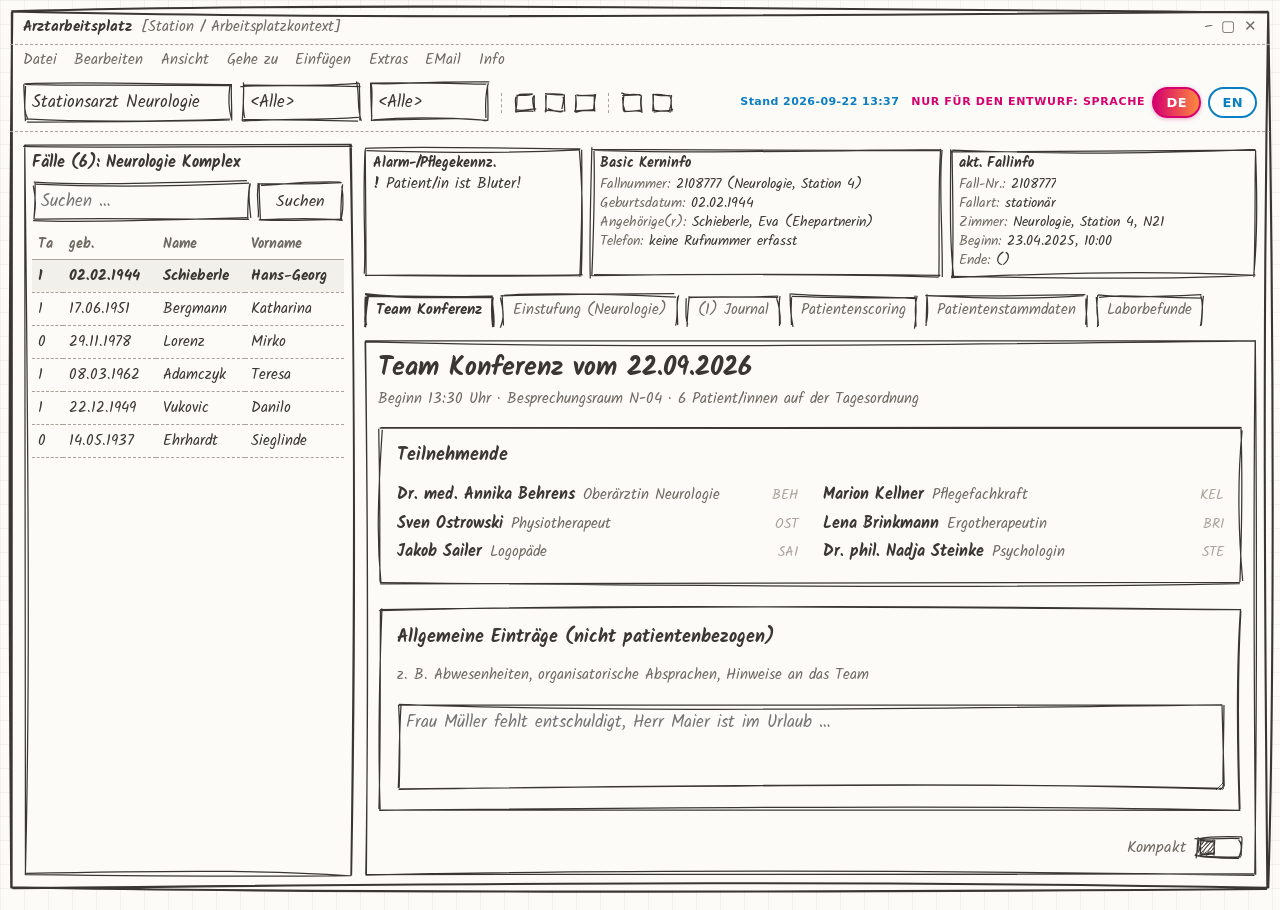
==== commit c5bfbed7: "Schieberknebel schraffiert, Versionsstempel gegen Cache-Probleme Der Knebel des Schiebers "Kompakt" " ====
--- a/index.html
+++ b/index.html
@@ -3,8 +3,9 @@
 <head>
 <meta charset="utf-8">
 <meta name="viewport" content="width=device-width, initial-scale=1">
+<meta http-equiv="cache-control" content="no-cache">
 <title>Arbeitsplatz – Team Konferenz (Designentwurf)</title>
-<link rel="stylesheet" href="assets/style.css">
+<link rel="stylesheet" href="assets/style.css?v=202609221337">
 </head>
 <body class="arbeitsplatz">
 
@@ -33,6 +34,7 @@
     <span class="werkzeug" data-skizze></span>
     <span class="werkzeug" data-skizze></span>
     <div class="sprachwahl">
+      <span class="sprachwahl__stand">Stand <span id="stand">2026-09-22 13:37</span></span>
       <span class="sprachwahl__hinweis" data-i18n="sprache.hinweis">Nur für den Entwurf: Sprache</span>
       <button type="button" class="sprachwahl__knopf" data-sprache="de" aria-pressed="true">DE</button>
       <button type="button" class="sprachwahl__knopf" data-sprache="en" aria-pressed="false">EN</button>
@@ -124,11 +126,11 @@
   </div>
 </div>
 
-<script src="assets/i18n.js"></script>
-<script src="assets/vendor/rough.js"></script>
-<script src="assets/sketch.js"></script>
-<script src="assets/daten.js"></script>
-<script src="assets/app.js"></script>
-<script src="assets/formular.js"></script>
+<script src="assets/i18n.js?v=202609221337"></script>
+<script src="assets/vendor/rough.js?v=202609221337"></script>
+<script src="assets/sketch.js?v=202609221337"></script>
+<script src="assets/daten.js?v=202609221337"></script>
+<script src="assets/app.js?v=202609221337"></script>
+<script src="assets/formular.js?v=202609221337"></script>
 </body>
 </html>
--- a/assets/style.css
+++ b/assets/style.css
@@ -363,10 +363,11 @@
 }
 .patient__kopf:hover { background: var(--papier-schatten); }
 .patient__kopf[aria-expanded="true"] { background: var(--papier-schatten); }
-.patient__pfeil { width: 1em; }
+.patient__pfeil { width: 1em; color: var(--graphit-mittel); }
 .patient__name { font-weight: 700; font-size: 18px; }
 .patient__meta { color: var(--graphit-mittel); font-size: 15px; }
 .patient__stand { margin-left: auto; white-space: nowrap; }
+.patient__kopf[aria-expanded="true"] .patient__pfeil { color: var(--graphit); }
 
 .patient__inhalt { padding: .7rem 0 .3rem; }
 .patient__inhalt[hidden] { display: none; }
@@ -403,6 +404,12 @@
   margin-left: auto;
   display: flex; align-items: center; gap: .45rem;
   font-family: system-ui, -apple-system, "Segoe UI", sans-serif;
+}
+
+.sprachwahl__stand {
+  font-size: 11px; font-weight: 600; letter-spacing: .04em;
+  color: #0a7ec2;
+  padding-right: .3rem;
 }
 
 .sprachwahl__hinweis {
@@ -431,5 +438,38 @@
 .sprachwahl__knopf:focus-visible { outline: 3px solid #ffc107; outline-offset: 2px; }
 
 @media (max-width: 760px) {
-  .sprachwahl__hinweis { display: none; }
-}
+  .sprachwahl__stand {
+  font-size: 11px; font-weight: 600; letter-spacing: .04em;
+  color: #0a7ec2;
+  padding-right: .3rem;
+}
+
+.sprachwahl__hinweis { display: none; }
+}
+
+/* ---------- Schieber "Kompakt" ------------------------------------- */
+
+.werkzeugzeile { display: flex; justify-content: flex-end; margin-top: 1.5rem; }
+
+.schieber { display: inline-flex; align-items: center; gap: .55rem; cursor: pointer; }
+.schieber__text { font-size: 16px; color: var(--graphit-mittel); }
+.schieber__eingabe { position: absolute; opacity: 0; pointer-events: none; }
+
+.schieber__spur {
+  position: relative;
+  display: inline-block;
+  width: 48px; height: 23px;
+}
+/* höhere Spezifität nötig, sonst greift die allgemeine Regel für
+   Kinder von [data-skizze] und macht den Knebel wieder relativ */
+.schieber__spur > .schieber__knebel {
+  position: absolute;
+  display: block;
+  top: 3px; left: 3px;
+  width: 18px; height: 17px;
+  z-index: 2;
+  transition: left .14s ease;
+}
+.schieber__eingabe:checked ~ .schieber__spur > .schieber__knebel { left: 27px; }
+.schieber__eingabe:focus-visible ~ .schieber__spur { outline: 2px dashed var(--graphit-mittel); outline-offset: 3px; }
+.schieber:hover .schieber__spur { background: var(--papier-schatten); }
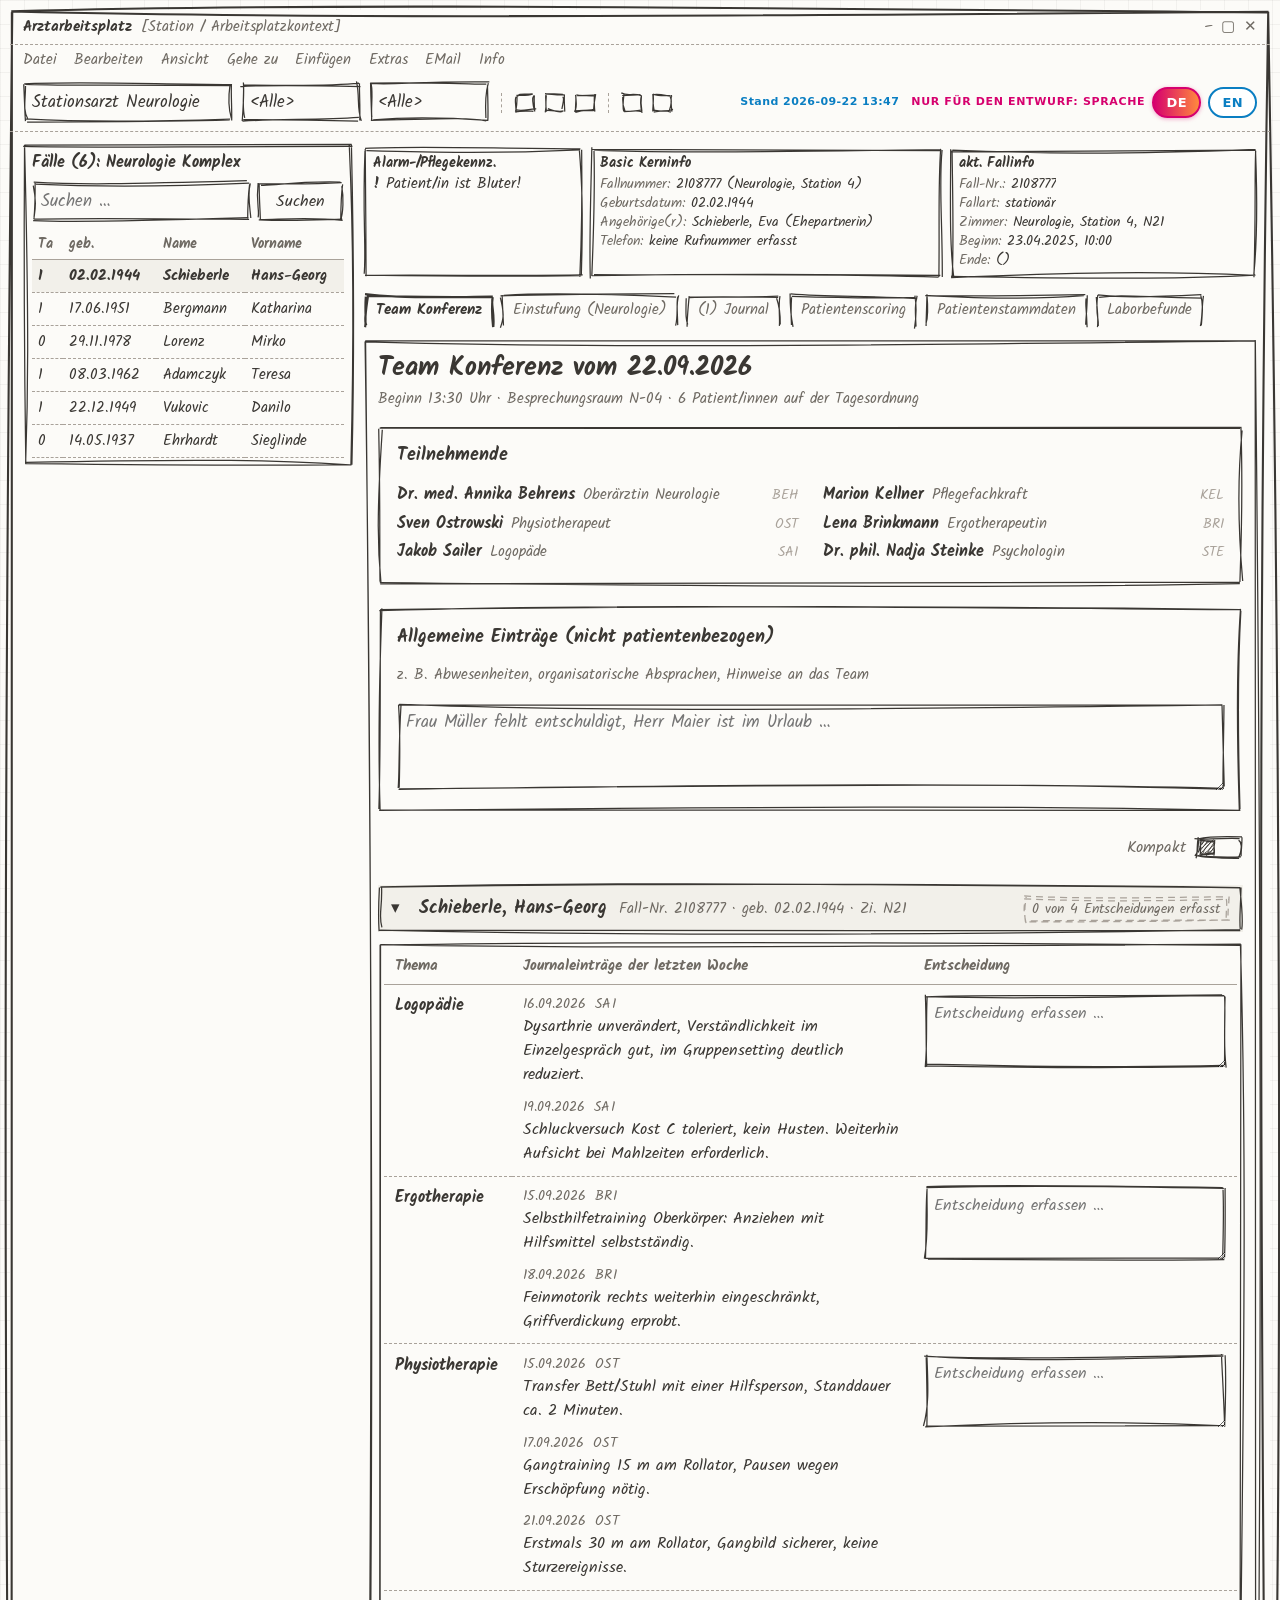
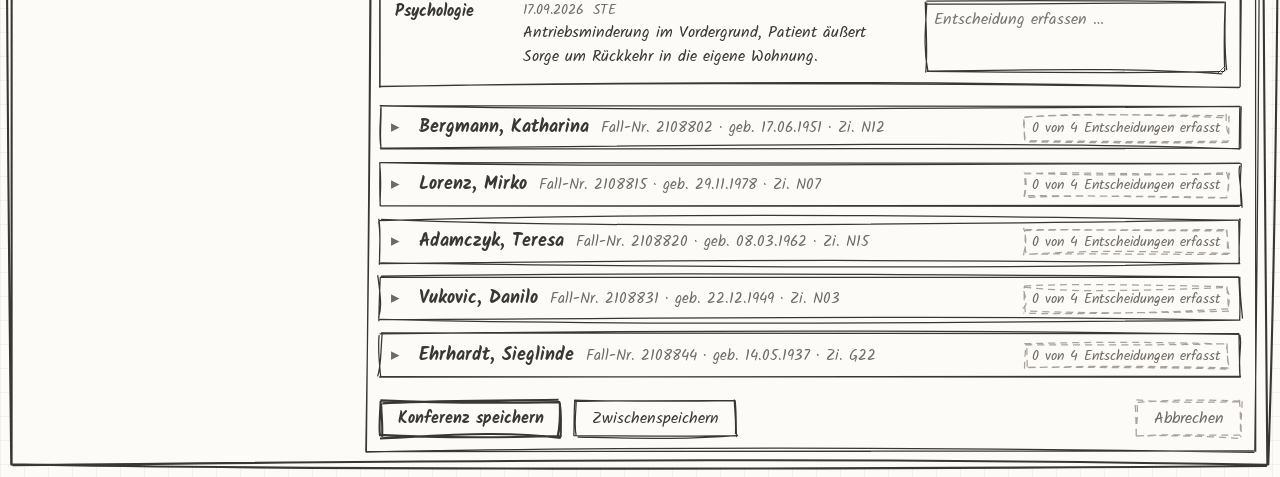
==== commit ef1e1849: "Formularfläche wächst mit ihrem Inhalt Bisher hatte die Formularfläche eine feste Höhe mit eigener R" ====
--- a/index.html
+++ b/index.html
@@ -5,7 +5,7 @@
 <meta name="viewport" content="width=device-width, initial-scale=1">
 <meta http-equiv="cache-control" content="no-cache">
 <title>Arbeitsplatz – Team Konferenz (Designentwurf)</title>
-<link rel="stylesheet" href="assets/style.css?v=202609221337">
+<link rel="stylesheet" href="assets/style.css?v=202609221347">
 </head>
 <body class="arbeitsplatz">
 
@@ -34,7 +34,7 @@
     <span class="werkzeug" data-skizze></span>
     <span class="werkzeug" data-skizze></span>
     <div class="sprachwahl">
-      <span class="sprachwahl__stand">Stand <span id="stand">2026-09-22 13:37</span></span>
+      <span class="sprachwahl__stand">Stand <span id="stand">2026-09-22 13:47</span></span>
       <span class="sprachwahl__hinweis" data-i18n="sprache.hinweis">Nur für den Entwurf: Sprache</span>
       <button type="button" class="sprachwahl__knopf" data-sprache="de" aria-pressed="true">DE</button>
       <button type="button" class="sprachwahl__knopf" data-sprache="en" aria-pressed="false">EN</button>
@@ -126,11 +126,11 @@
   </div>
 </div>
 
-<script src="assets/i18n.js?v=202609221337"></script>
-<script src="assets/vendor/rough.js?v=202609221337"></script>
-<script src="assets/sketch.js?v=202609221337"></script>
-<script src="assets/daten.js?v=202609221337"></script>
-<script src="assets/app.js?v=202609221337"></script>
-<script src="assets/formular.js?v=202609221337"></script>
+<script src="assets/i18n.js?v=202609221347"></script>
+<script src="assets/vendor/rough.js?v=202609221347"></script>
+<script src="assets/sketch.js?v=202609221347"></script>
+<script src="assets/daten.js?v=202609221347"></script>
+<script src="assets/app.js?v=202609221347"></script>
+<script src="assets/formular.js?v=202609221347"></script>
 </body>
 </html>
--- a/assets/style.css
+++ b/assets/style.css
@@ -215,13 +215,14 @@
    Arbeitsplatz-Gerüst (Fenster, Objektliste, Kerninfo, Kartenreiter)
    ================================================================== */
 
-body.arbeitsplatz { padding: 0; height: 100vh; overflow: hidden; }
+/* Die Seite scrollt als Ganzes: so wächst und schrumpft der Rahmen der
+   Formularfläche mit ihrem Inhalt, statt ihn beim Scrollen zu überlagern. */
+body.arbeitsplatz { padding: 0; }
 
 .fenster {
   display: flex; flex-direction: column;
-  height: 100vh;
+  min-height: calc(100vh - 20px);
   margin: 10px;
-  height: calc(100vh - 20px);
   background: var(--papier);
 }
 
@@ -258,16 +259,26 @@
   flex: 1;
   display: grid;
   grid-template-columns: 330px 1fr;
+  align-items: start;
   gap: .7rem;
   padding: .7rem .8rem .8rem;
-  min-height: 0;
-}
-
-.spalte { display: flex; flex-direction: column; min-height: 0; min-width: 0; gap: .6rem; }
+}
+
+.spalte { display: flex; flex-direction: column; min-width: 0; gap: .6rem; }
 
 /* ---------- Objektliste ------------------------------------------- */
 
-.objektliste { flex: 1; display: flex; flex-direction: column; min-height: 0; padding: .5rem .55rem; }
+/* Fallliste bleibt beim Scrollen stehen und behält ihre eigene Rollfläche */
+.arbeitsflaeche > .spalte:first-child {
+  position: sticky;
+  top: 10px;
+  align-self: start;
+}
+.objektliste {
+  display: flex; flex-direction: column;
+  max-height: calc(100vh - 40px);
+  padding: .5rem .55rem;
+}
 .objektliste__titel { font-weight: 700; font-size: 16px; margin-bottom: .4rem; }
 .objektliste__suche { display: flex; align-items: center; gap: .4rem; margin-bottom: .5rem; }
 .objektliste__suche .feld__box { flex: 1; }
@@ -319,7 +330,7 @@
 
 /* ---------- Formularfläche ---------------------------------------- */
 
-.formularflaeche { flex: 1; min-height: 0; overflow: auto; padding: .8rem .9rem 1rem; }
+.formularflaeche { padding: .8rem .9rem 1rem; }
 .formularflaeche .platzhalter { min-height: 220px; }
 
 .reiter-leiste--arbeitsplatz { margin-bottom: 0; overflow-x: auto; padding-bottom: 2px; }
@@ -327,6 +338,7 @@
 
 @media (max-width: 1100px) {
   .arbeitsflaeche { grid-template-columns: 1fr; }
+  .arbeitsflaeche > .spalte:first-child { position: static; }
   .objektliste { max-height: 220px; }
   .kerninfo { grid-template-columns: 1fr; }
 }
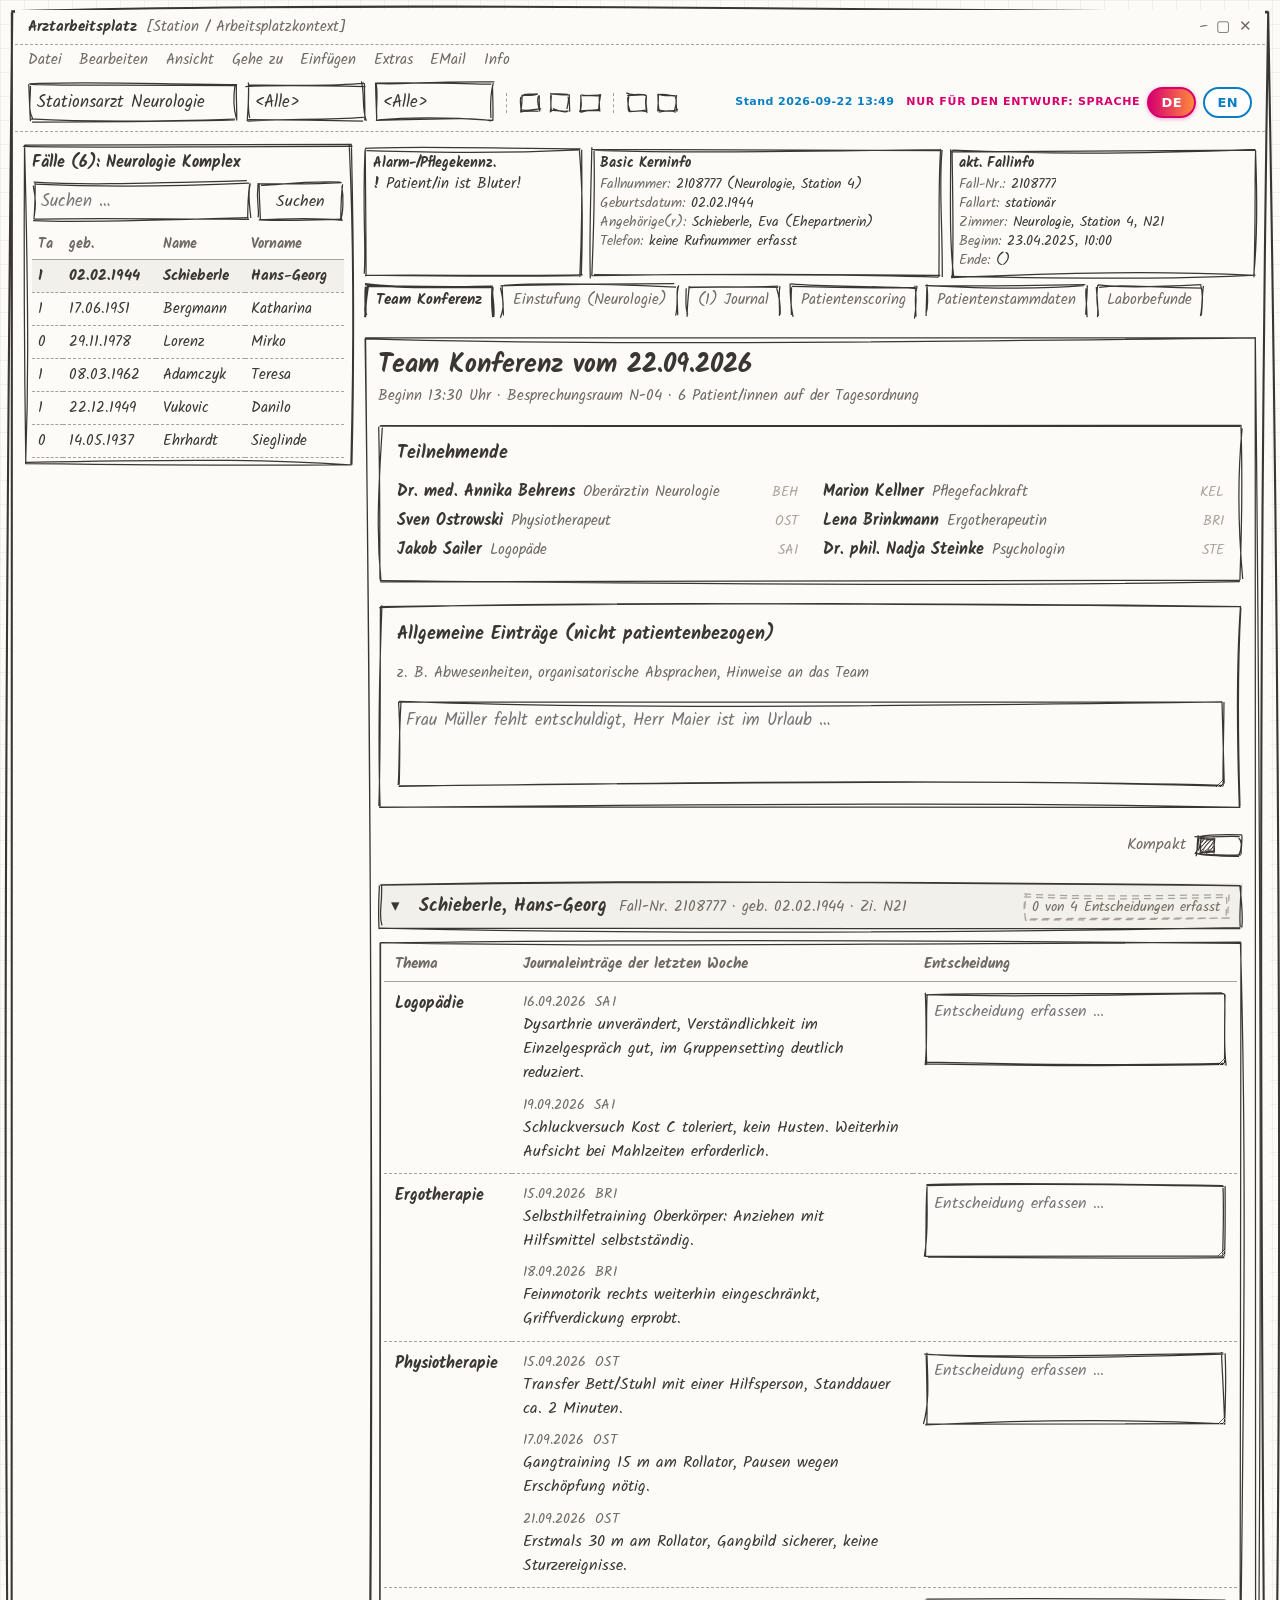
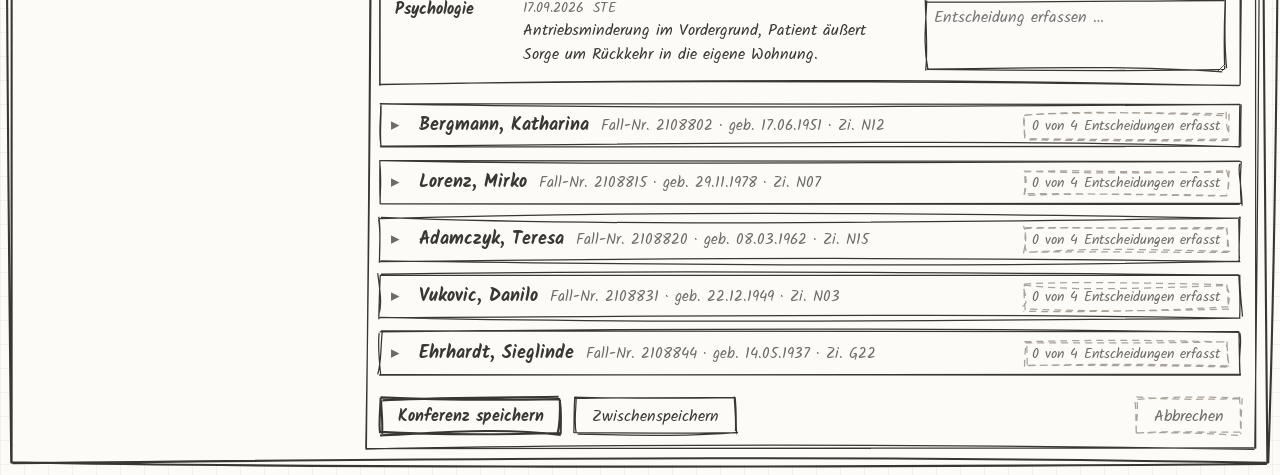
==== commit 5639e2f9: "Kopfbereich beim Scrollen fixieren Fensterleiste, Menü und Symbolleiste bleiben am oberen Rand stehe" ====
--- a/index.html
+++ b/index.html
@@ -5,39 +5,41 @@
 <meta name="viewport" content="width=device-width, initial-scale=1">
 <meta http-equiv="cache-control" content="no-cache">
 <title>Arbeitsplatz – Team Konferenz (Designentwurf)</title>
-<link rel="stylesheet" href="assets/style.css?v=202609221347">
+<link rel="stylesheet" href="assets/style.css?v=202609221349">
 </head>
 <body class="arbeitsplatz">
 
 <div class="fenster" data-skizze data-skizze-kraeftig>
 
-  <div class="fenster__titel">
-    <span class="fenster__titel-text" data-i18n="fenster.titel">Arztarbeitsplatz</span>
-    <span class="notiz" style="margin:0" data-i18n="fenster.kontext">[Station / Arbeitsplatzkontext]</span>
-    <span class="fenster__knoepfe"><span>–</span><span>▢</span><span>✕</span></span>
-  </div>
+  <div class="fenster__kopf">
+    <div class="fenster__titel">
+      <span class="fenster__titel-text" data-i18n="fenster.titel">Arztarbeitsplatz</span>
+      <span class="notiz" style="margin:0" data-i18n="fenster.kontext">[Station / Arbeitsplatzkontext]</span>
+      <span class="fenster__knoepfe"><span>–</span><span>▢</span><span>✕</span></span>
+    </div>
 
-  <nav class="menueleiste">
-    <span data-i18n="menue.datei">Datei</span><span data-i18n="menue.bearbeiten">Bearbeiten</span><span data-i18n="menue.ansicht">Ansicht</span><span data-i18n="menue.geheZu">Gehe zu</span>
-    <span data-i18n="menue.einfuegen">Einfügen</span><span data-i18n="menue.extras">Extras</span><span data-i18n="menue.email">EMail</span><span data-i18n="menue.info">Info</span>
-  </nav>
+    <nav class="menueleiste">
+      <span data-i18n="menue.datei">Datei</span><span data-i18n="menue.bearbeiten">Bearbeiten</span><span data-i18n="menue.ansicht">Ansicht</span><span data-i18n="menue.geheZu">Gehe zu</span>
+      <span data-i18n="menue.einfuegen">Einfügen</span><span data-i18n="menue.extras">Extras</span><span data-i18n="menue.email">EMail</span><span data-i18n="menue.info">Info</span>
+    </nav>
 
-  <div class="werkzeugleiste">
-    <span class="feld__box" data-skizze><input class="eingabe" type="text" data-i18n-wert="werkzeug.arbeitsplatz" aria-label="Arbeitsplatz"></span>
-    <span class="feld__box feld__box--schmal" data-skizze><input class="eingabe" type="text" data-i18n-wert="werkzeug.filter" aria-label="Filter 1"></span>
-    <span class="feld__box feld__box--schmal" data-skizze><input class="eingabe" type="text" data-i18n-wert="werkzeug.filter" aria-label="Filter 2"></span>
-    <span class="werkzeug-trenner"></span>
-    <span class="werkzeug" data-skizze></span>
-    <span class="werkzeug" data-skizze></span>
-    <span class="werkzeug" data-skizze></span>
-    <span class="werkzeug-trenner"></span>
-    <span class="werkzeug" data-skizze></span>
-    <span class="werkzeug" data-skizze></span>
-    <div class="sprachwahl">
-      <span class="sprachwahl__stand">Stand <span id="stand">2026-09-22 13:47</span></span>
-      <span class="sprachwahl__hinweis" data-i18n="sprache.hinweis">Nur für den Entwurf: Sprache</span>
-      <button type="button" class="sprachwahl__knopf" data-sprache="de" aria-pressed="true">DE</button>
-      <button type="button" class="sprachwahl__knopf" data-sprache="en" aria-pressed="false">EN</button>
+    <div class="werkzeugleiste">
+      <span class="feld__box" data-skizze><input class="eingabe" type="text" data-i18n-wert="werkzeug.arbeitsplatz" aria-label="Arbeitsplatz"></span>
+      <span class="feld__box feld__box--schmal" data-skizze><input class="eingabe" type="text" data-i18n-wert="werkzeug.filter" aria-label="Filter 1"></span>
+      <span class="feld__box feld__box--schmal" data-skizze><input class="eingabe" type="text" data-i18n-wert="werkzeug.filter" aria-label="Filter 2"></span>
+      <span class="werkzeug-trenner"></span>
+      <span class="werkzeug" data-skizze></span>
+      <span class="werkzeug" data-skizze></span>
+      <span class="werkzeug" data-skizze></span>
+      <span class="werkzeug-trenner"></span>
+      <span class="werkzeug" data-skizze></span>
+      <span class="werkzeug" data-skizze></span>
+      <div class="sprachwahl">
+        <span class="sprachwahl__stand">Stand <span id="stand">2026-09-22 13:49</span></span>
+        <span class="sprachwahl__hinweis" data-i18n="sprache.hinweis">Nur für den Entwurf: Sprache</span>
+        <button type="button" class="sprachwahl__knopf" data-sprache="de" aria-pressed="true">DE</button>
+        <button type="button" class="sprachwahl__knopf" data-sprache="en" aria-pressed="false">EN</button>
+      </div>
     </div>
   </div>
 
@@ -65,39 +67,41 @@
     <!-- Kerninfo + Kartenreiter ------------------------------------ -->
     <div class="spalte">
 
-      <div class="kerninfo">
-        <div class="kerninfo__block" data-skizze>
-          <div class="kerninfo__titel" data-i18n="kerninfo.alarm">Alarm-/Pflegekennz.</div>
-          <div id="ki-kennzeichen"></div>
-        </div>
-        <div class="kerninfo__block" data-skizze>
-          <div class="kerninfo__titel" data-i18n="kerninfo.basic">Basic Kerninfo</div>
-          <div class="kerninfo__felder">
-          <dl class="kerninfo__zeile"><dt data-i18n="kerninfo.fallnummer">Fallnummer:</dt><dd id="ki-fallnummer"></dd></dl>
-          <dl class="kerninfo__zeile"><dt data-i18n="kerninfo.geburtsdatum">Geburtsdatum:</dt><dd id="ki-geburtsdatum"></dd></dl>
-          <dl class="kerninfo__zeile"><dt data-i18n="kerninfo.angehoerige">Angehörige(r):</dt><dd id="ki-angehoerige"></dd></dl>
-          <dl class="kerninfo__zeile"><dt data-i18n="kerninfo.telefon">Telefon:</dt><dd id="ki-telefon"></dd></dl>
+      <div class="kopfbereich">
+        <div class="kerninfo">
+          <div class="kerninfo__block" data-skizze>
+            <div class="kerninfo__titel" data-i18n="kerninfo.alarm">Alarm-/Pflegekennz.</div>
+            <div id="ki-kennzeichen"></div>
+          </div>
+          <div class="kerninfo__block" data-skizze>
+            <div class="kerninfo__titel" data-i18n="kerninfo.basic">Basic Kerninfo</div>
+            <div class="kerninfo__felder">
+            <dl class="kerninfo__zeile"><dt data-i18n="kerninfo.fallnummer">Fallnummer:</dt><dd id="ki-fallnummer"></dd></dl>
+            <dl class="kerninfo__zeile"><dt data-i18n="kerninfo.geburtsdatum">Geburtsdatum:</dt><dd id="ki-geburtsdatum"></dd></dl>
+            <dl class="kerninfo__zeile"><dt data-i18n="kerninfo.angehoerige">Angehörige(r):</dt><dd id="ki-angehoerige"></dd></dl>
+            <dl class="kerninfo__zeile"><dt data-i18n="kerninfo.telefon">Telefon:</dt><dd id="ki-telefon"></dd></dl>
+            </div>
+          </div>
+          <div class="kerninfo__block" data-skizze>
+            <div class="kerninfo__titel" data-i18n="kerninfo.fallinfo">akt. Fallinfo</div>
+            <div class="kerninfo__felder">
+            <dl class="kerninfo__zeile"><dt data-i18n="kerninfo.fallnr">Fall-Nr.:</dt><dd id="ki-fallnr"></dd></dl>
+            <dl class="kerninfo__zeile"><dt data-i18n="kerninfo.fallart">Fallart:</dt><dd id="ki-fallart"></dd></dl>
+            <dl class="kerninfo__zeile"><dt data-i18n="kerninfo.zimmer">Zimmer:</dt><dd id="ki-zimmer"></dd></dl>
+            <dl class="kerninfo__zeile"><dt data-i18n="kerninfo.beginn">Beginn:</dt><dd id="ki-beginn"></dd></dl>
+            <dl class="kerninfo__zeile"><dt data-i18n="kerninfo.ende">Ende:</dt><dd id="ki-ende"></dd></dl>
+            </div>
           </div>
         </div>
-        <div class="kerninfo__block" data-skizze>
-          <div class="kerninfo__titel" data-i18n="kerninfo.fallinfo">akt. Fallinfo</div>
-          <div class="kerninfo__felder">
-          <dl class="kerninfo__zeile"><dt data-i18n="kerninfo.fallnr">Fall-Nr.:</dt><dd id="ki-fallnr"></dd></dl>
-          <dl class="kerninfo__zeile"><dt data-i18n="kerninfo.fallart">Fallart:</dt><dd id="ki-fallart"></dd></dl>
-          <dl class="kerninfo__zeile"><dt data-i18n="kerninfo.zimmer">Zimmer:</dt><dd id="ki-zimmer"></dd></dl>
-          <dl class="kerninfo__zeile"><dt data-i18n="kerninfo.beginn">Beginn:</dt><dd id="ki-beginn"></dd></dl>
-          <dl class="kerninfo__zeile"><dt data-i18n="kerninfo.ende">Ende:</dt><dd id="ki-ende"></dd></dl>
-          </div>
+
+        <div class="reiter-leiste reiter-leiste--arbeitsplatz" role="tablist">
+          <button class="reiter" role="tab" data-reiter="teamkonferenz" data-i18n="reiter.teamkonferenz" aria-selected="true" data-skizze="reiter" data-skizze-kraeftig>Team Konferenz</button>
+          <button class="reiter" role="tab" data-reiter="einstufung" data-i18n="reiter.einstufung" aria-selected="false" data-skizze="reiter">Einstufung (Neurologie)</button>
+          <button class="reiter" role="tab" data-reiter="journal" data-i18n="reiter.journal" aria-selected="false" data-skizze="reiter">(1) Journal</button>
+          <button class="reiter" role="tab" data-reiter="scoring" data-i18n="reiter.scoring" aria-selected="false" data-skizze="reiter">Patientenscoring</button>
+          <button class="reiter" role="tab" data-reiter="stammdaten" data-i18n="reiter.stammdaten" aria-selected="false" data-skizze="reiter">Patientenstammdaten</button>
+          <button class="reiter" role="tab" data-reiter="labor" data-i18n="reiter.labor" aria-selected="false" data-skizze="reiter">Laborbefunde</button>
         </div>
-      </div>
-
-      <div class="reiter-leiste reiter-leiste--arbeitsplatz" role="tablist">
-        <button class="reiter" role="tab" data-reiter="teamkonferenz" data-i18n="reiter.teamkonferenz" aria-selected="true" data-skizze="reiter" data-skizze-kraeftig>Team Konferenz</button>
-        <button class="reiter" role="tab" data-reiter="einstufung" data-i18n="reiter.einstufung" aria-selected="false" data-skizze="reiter">Einstufung (Neurologie)</button>
-        <button class="reiter" role="tab" data-reiter="journal" data-i18n="reiter.journal" aria-selected="false" data-skizze="reiter">(1) Journal</button>
-        <button class="reiter" role="tab" data-reiter="scoring" data-i18n="reiter.scoring" aria-selected="false" data-skizze="reiter">Patientenscoring</button>
-        <button class="reiter" role="tab" data-reiter="stammdaten" data-i18n="reiter.stammdaten" aria-selected="false" data-skizze="reiter">Patientenstammdaten</button>
-        <button class="reiter" role="tab" data-reiter="labor" data-i18n="reiter.labor" aria-selected="false" data-skizze="reiter">Laborbefunde</button>
       </div>
 
       <div class="formularflaeche" data-skizze>
@@ -126,11 +130,11 @@
   </div>
 </div>
 
-<script src="assets/i18n.js?v=202609221347"></script>
-<script src="assets/vendor/rough.js?v=202609221347"></script>
-<script src="assets/sketch.js?v=202609221347"></script>
-<script src="assets/daten.js?v=202609221347"></script>
-<script src="assets/app.js?v=202609221347"></script>
-<script src="assets/formular.js?v=202609221347"></script>
+<script src="assets/i18n.js?v=202609221349"></script>
+<script src="assets/vendor/rough.js?v=202609221349"></script>
+<script src="assets/sketch.js?v=202609221349"></script>
+<script src="assets/daten.js?v=202609221349"></script>
+<script src="assets/app.js?v=202609221349"></script>
+<script src="assets/formular.js?v=202609221349"></script>
 </body>
 </html>
--- a/assets/style.css
+++ b/assets/style.css
@@ -268,15 +268,38 @@
 
 /* ---------- Objektliste ------------------------------------------- */
 
+/* ---------- Fixierte Kopfbereiche ---------------------------------
+   Fensterleiste, Menü und Symbolleiste bleiben oben stehen, darunter
+   Kerninfo und Kartenreiter. --kopfhoehe wird in app.js gesetzt.      */
+
+/* Spezifität nötig: sonst setzt die allgemeine Regel für Kinder von
+   [data-skizze] die Positionierung wieder auf relative zurück. */
+.fenster > .fenster__kopf {
+  position: sticky;
+  top: 0;
+  z-index: 20;
+  margin: 0 5px;          /* lässt den gezeichneten Fensterrahmen frei */
+  background: var(--papier);
+}
+
+.kopfbereich {
+  position: sticky;
+  top: var(--kopfhoehe, 110px);
+  z-index: 10;
+  padding-bottom: .45rem;
+  background: var(--papier);
+}
+.kopfbereich .reiter-leiste--arbeitsplatz { margin-bottom: 0; }
+
 /* Fallliste bleibt beim Scrollen stehen und behält ihre eigene Rollfläche */
 .arbeitsflaeche > .spalte:first-child {
   position: sticky;
-  top: 10px;
+  top: calc(var(--kopfhoehe, 110px) + 8px);
   align-self: start;
 }
 .objektliste {
   display: flex; flex-direction: column;
-  max-height: calc(100vh - 40px);
+  max-height: calc(100vh - var(--kopfhoehe, 110px) - 30px);
   padding: .5rem .55rem;
 }
 .objektliste__titel { font-weight: 700; font-size: 16px; margin-bottom: .4rem; }
@@ -338,6 +361,7 @@
 
 @media (max-width: 1100px) {
   .arbeitsflaeche { grid-template-columns: 1fr; }
+  .fenster__kopf, .kopfbereich { position: static; }
   .arbeitsflaeche > .spalte:first-child { position: static; }
   .objektliste { max-height: 220px; }
   .kerninfo { grid-template-columns: 1fr; }
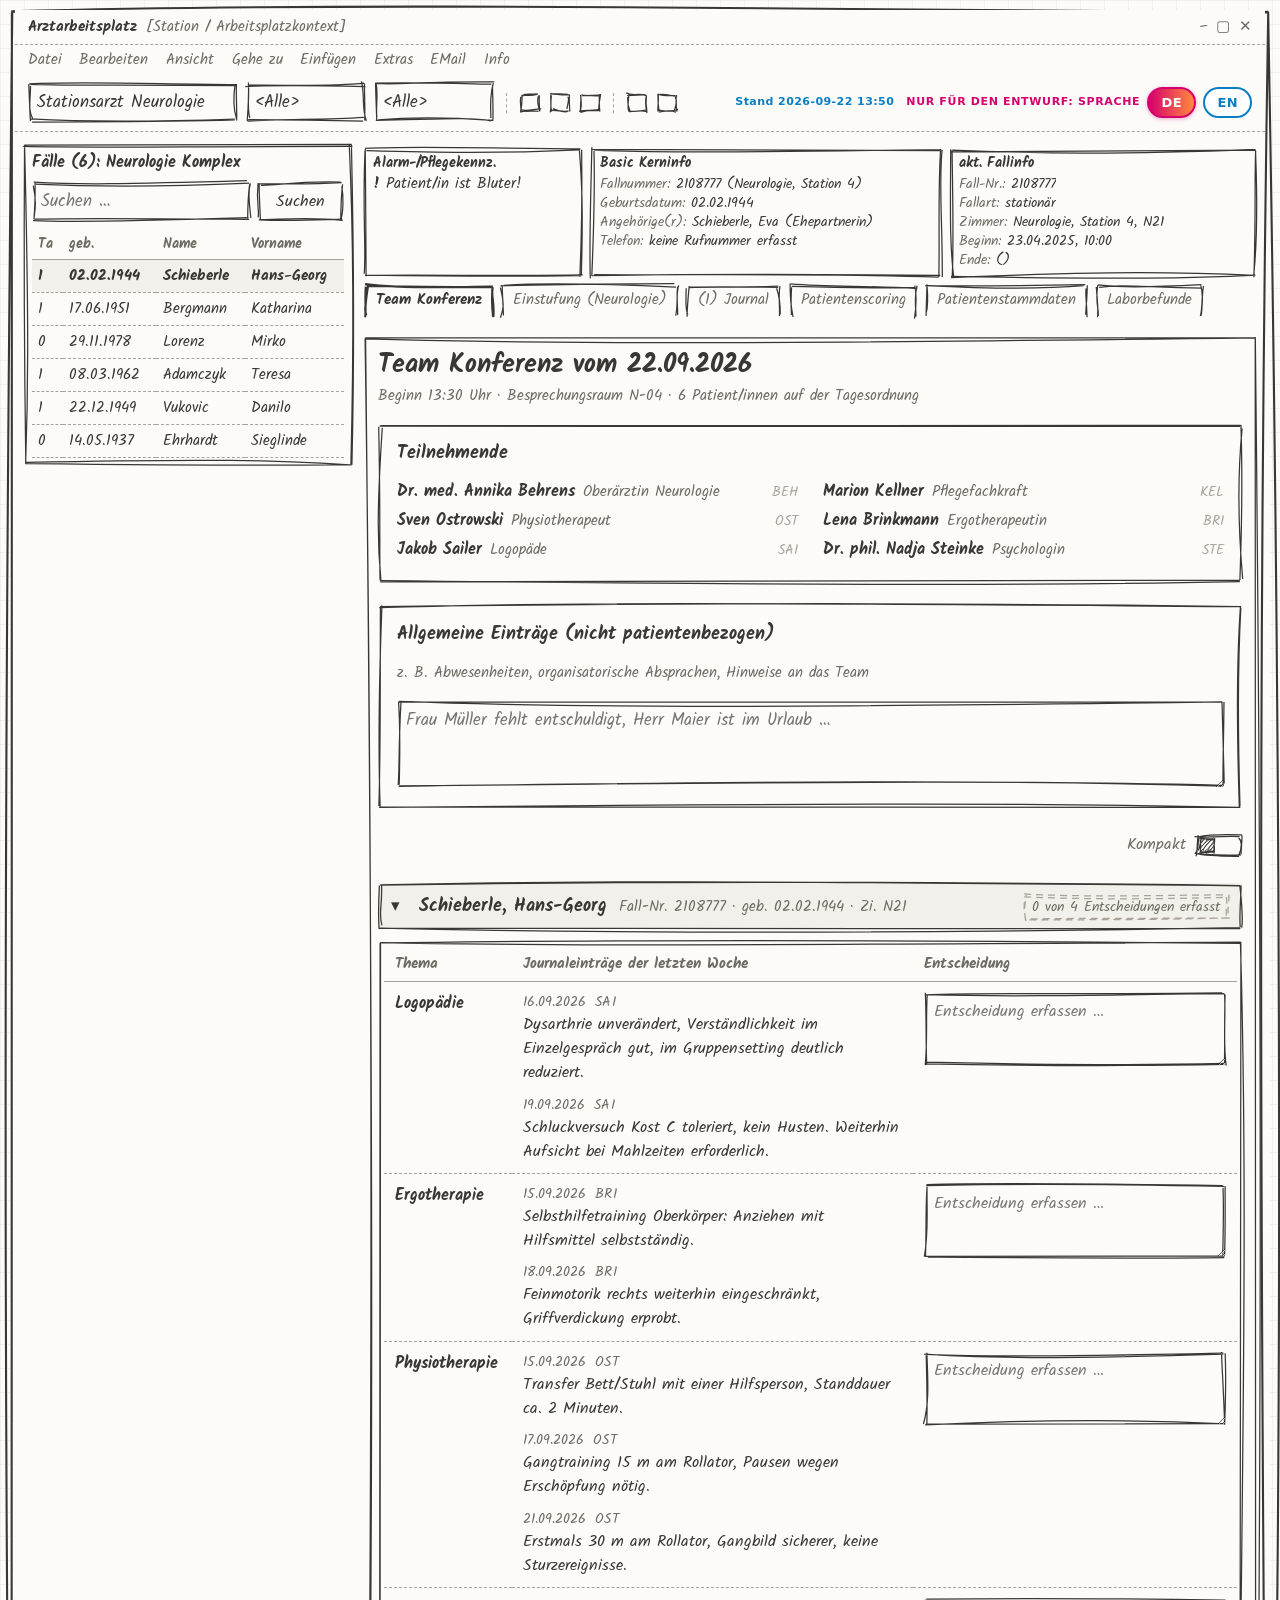
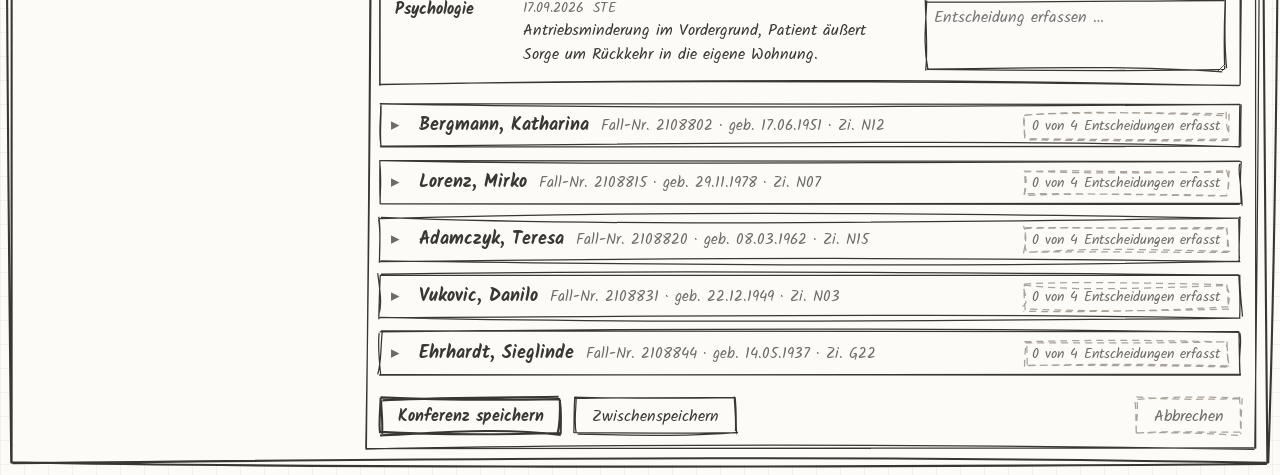
==== commit 0bae9214: "Kopfbereich im schmalen Layout wieder mitscrollen lassen Die Ausnahme für schmale Ansichten griff ni" ====
--- a/index.html
+++ b/index.html
@@ -5,7 +5,7 @@
 <meta name="viewport" content="width=device-width, initial-scale=1">
 <meta http-equiv="cache-control" content="no-cache">
 <title>Arbeitsplatz – Team Konferenz (Designentwurf)</title>
-<link rel="stylesheet" href="assets/style.css?v=202609221349">
+<link rel="stylesheet" href="assets/style.css?v=202609221350">
 </head>
 <body class="arbeitsplatz">
 
@@ -35,7 +35,7 @@
       <span class="werkzeug" data-skizze></span>
       <span class="werkzeug" data-skizze></span>
       <div class="sprachwahl">
-        <span class="sprachwahl__stand">Stand <span id="stand">2026-09-22 13:49</span></span>
+        <span class="sprachwahl__stand">Stand <span id="stand">2026-09-22 13:50</span></span>
         <span class="sprachwahl__hinweis" data-i18n="sprache.hinweis">Nur für den Entwurf: Sprache</span>
         <button type="button" class="sprachwahl__knopf" data-sprache="de" aria-pressed="true">DE</button>
         <button type="button" class="sprachwahl__knopf" data-sprache="en" aria-pressed="false">EN</button>
@@ -130,11 +130,11 @@
   </div>
 </div>
 
-<script src="assets/i18n.js?v=202609221349"></script>
-<script src="assets/vendor/rough.js?v=202609221349"></script>
-<script src="assets/sketch.js?v=202609221349"></script>
-<script src="assets/daten.js?v=202609221349"></script>
-<script src="assets/app.js?v=202609221349"></script>
-<script src="assets/formular.js?v=202609221349"></script>
+<script src="assets/i18n.js?v=202609221350"></script>
+<script src="assets/vendor/rough.js?v=202609221350"></script>
+<script src="assets/sketch.js?v=202609221350"></script>
+<script src="assets/daten.js?v=202609221350"></script>
+<script src="assets/app.js?v=202609221350"></script>
+<script src="assets/formular.js?v=202609221350"></script>
 </body>
 </html>
--- a/assets/style.css
+++ b/assets/style.css
@@ -361,7 +361,7 @@
 
 @media (max-width: 1100px) {
   .arbeitsflaeche { grid-template-columns: 1fr; }
-  .fenster__kopf, .kopfbereich { position: static; }
+  .fenster > .fenster__kopf, .spalte > .kopfbereich { position: static; }
   .arbeitsflaeche > .spalte:first-child { position: static; }
   .objektliste { max-height: 220px; }
   .kerninfo { grid-template-columns: 1fr; }
